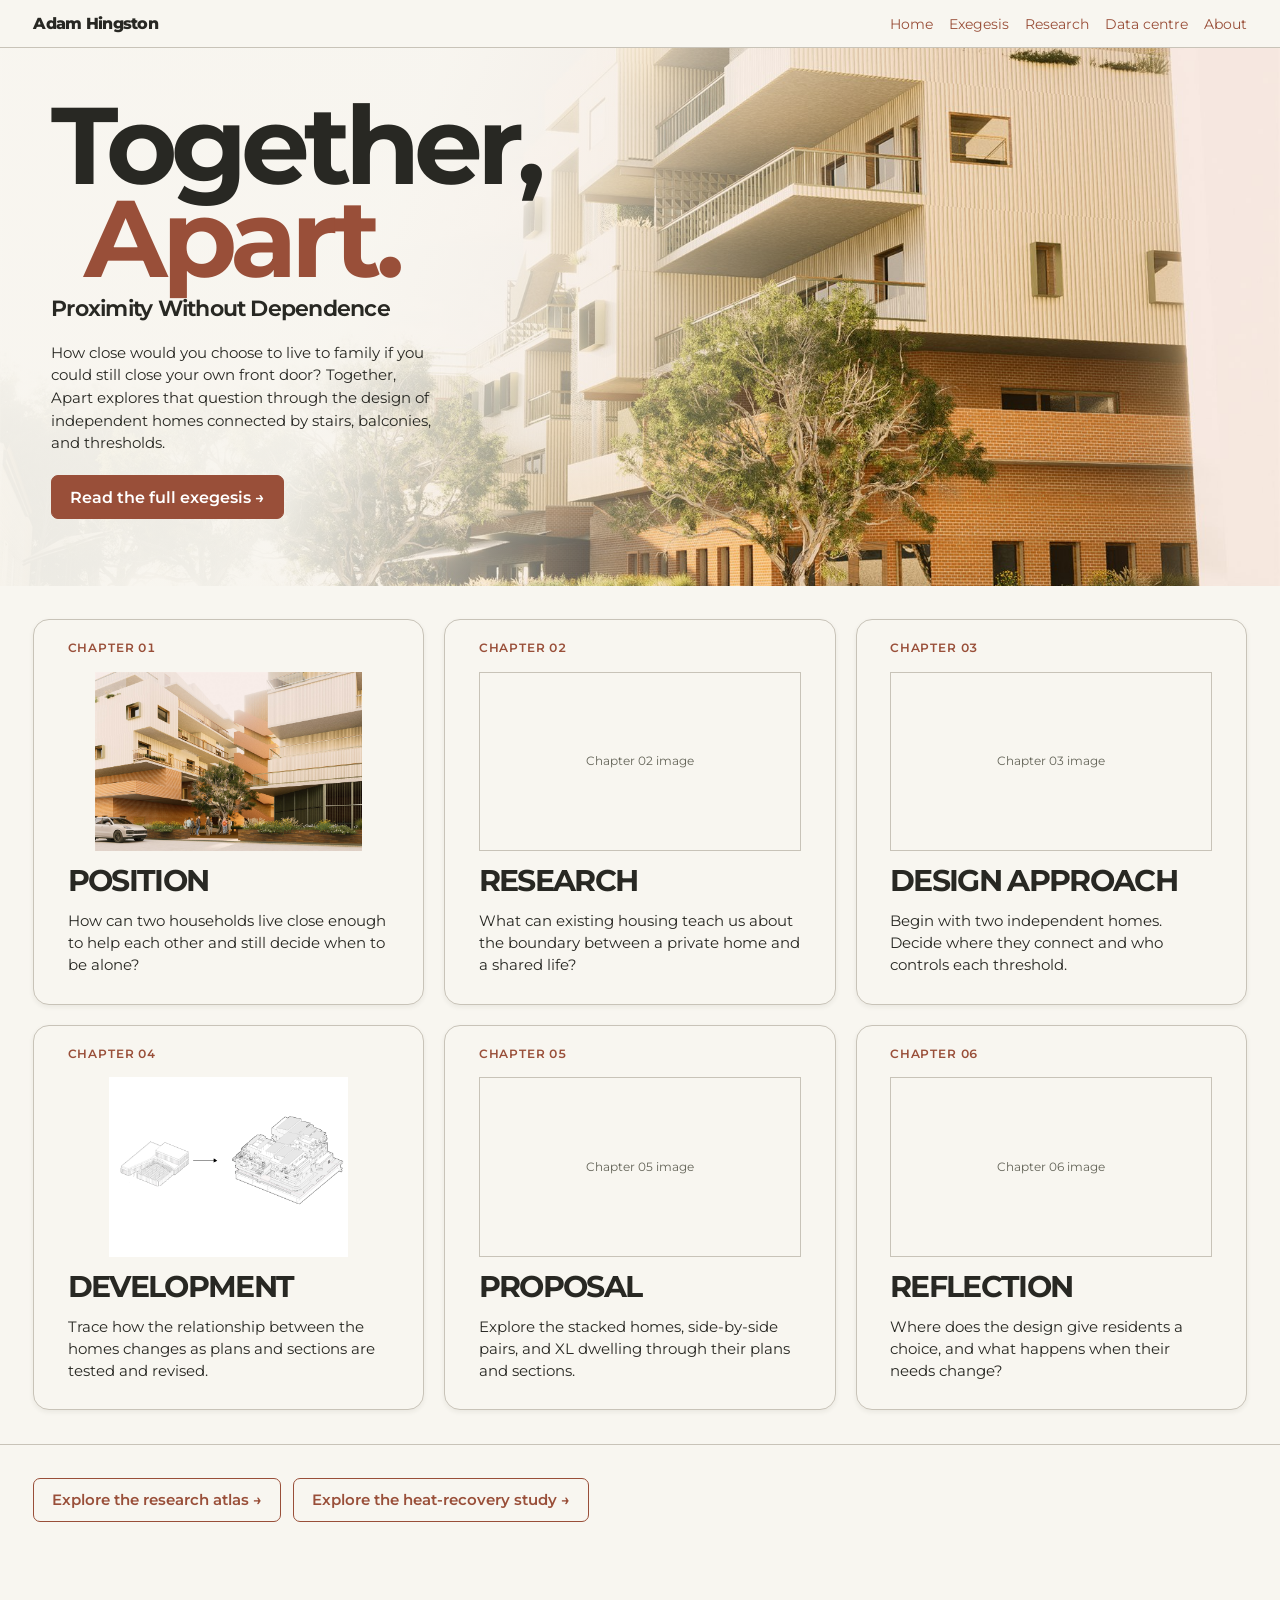
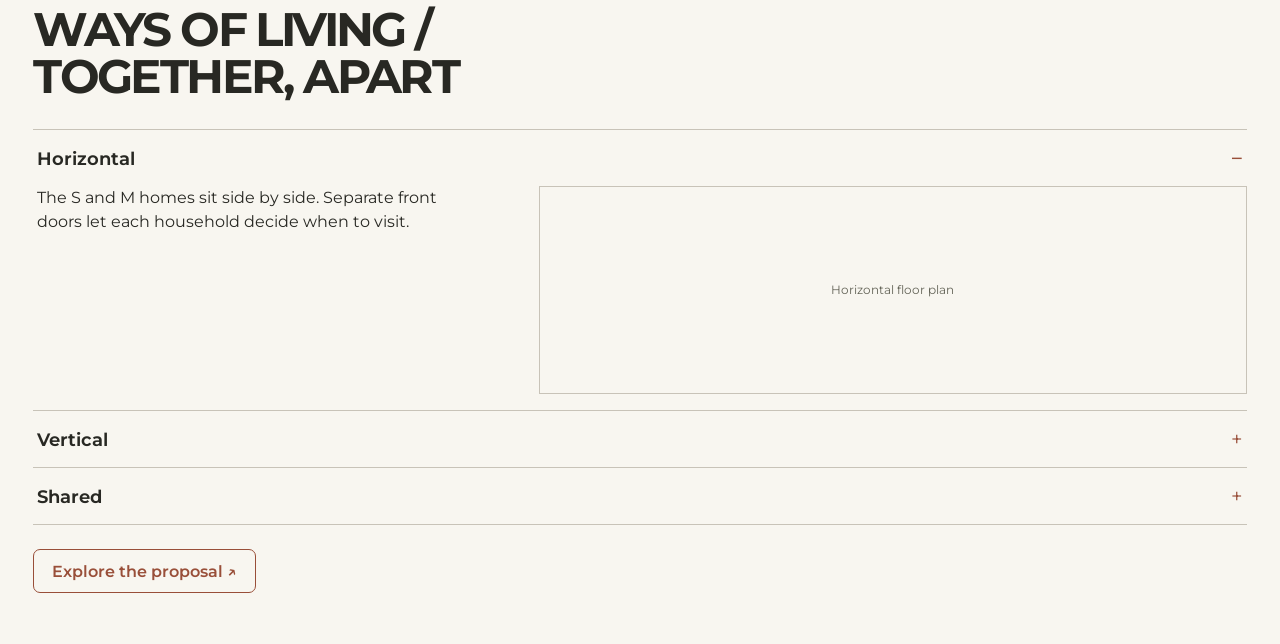
==== index.html @ bc25446b "Lighten the mobile research network and pair dwelling types with floor plans" ====
<!doctype html>
<html lang="en-AU">
<head>
<meta charset="utf-8">
<meta name="viewport" content="width=device-width,initial-scale=1">
<title>Together, Apart | Proximity without dependence</title>
<link rel="stylesheet" href="atlas.css?v=mobile-layout"></head>
<body class="home">
<header class="masthead"><a class="brand" href="./">Adam Hingston</a><nav aria-label="Main navigation"><a href="./" aria-current="page">Home</a><a href="exegesis/">Exegesis</a><a href="research/">Research</a><a href="data-centre/">Data centre</a><a href="about/">About</a></nav></header>
<main>
<figure class="hero"><img src="./assets/renders/home-cover.jpg" alt="Southwark Grounds housing proposal viewed from the courtyard"><figcaption><h1>Together,<br><em>Apart.</em></h1><p class="subtitle">Proximity Without Dependence</p>
<p class="intro-copy">How close would you choose to live to family if you could still close your own front door? Together, Apart explores that question through the design of independent homes connected by stairs, balconies, and thresholds.</p>
<a class="button primary" href="https://hingstonadam.github.io/together-apart-atlas/exegesis/">Read the full exegesis →</a>
</figcaption></figure>
<nav class="chapters" aria-label="Exegesis chapters">
<a class="panel" href="https://hingstonadam.github.io/together-apart-atlas/exegesis/position/" aria-labelledby="ch01" aria-describedby="cap01">
<span class="number">Chapter 01</span>
<span class="slot chapter-field"><img src="./assets/renders/home-position.jpg" alt="Housing proposal with balconies, pale cladding and brick at ground level" loading="lazy" decoding="async"></span>
<h3 id="ch01">Position</h3>
<p id="cap01">How can two households live close enough to help each other and still decide when to be alone?</p></a>
<a class="panel" href="https://hingstonadam.github.io/together-apart-atlas/exegesis/research/" aria-labelledby="ch02" aria-describedby="cap02">
<span class="number">Chapter 02</span>
<span class="slot chapter-field">Chapter 02 image</span>
<h3 id="ch02">Research</h3>
<p id="cap02">What can existing housing teach us about the boundary between a private home and a shared life?</p></a>
<a class="panel" href="https://hingstonadam.github.io/together-apart-atlas/exegesis/design-approach/" aria-labelledby="ch03" aria-describedby="cap03">
<span class="number">Chapter 03</span>
<span class="slot chapter-field">Chapter 03 image</span>
<h3 id="ch03">Design approach</h3>
<p id="cap03">Begin with two independent homes. Decide where they connect and who controls each threshold.</p></a>
<a class="panel" href="https://hingstonadam.github.io/together-apart-atlas/exegesis/development/" aria-labelledby="ch04" aria-describedby="cap04">
<span class="number">Chapter 04</span>
<span class="slot chapter-field"><img src="./assets/diagrams/home-development.jpg" alt="Axonometric drawing showing the progression from The Civic Skin to the housing proposal" loading="lazy" decoding="async"></span>
<h3 id="ch04">Development</h3>
<p id="cap04">Trace how the relationship between the homes changes as plans and sections are tested and revised.</p></a>
<a class="panel" href="https://hingstonadam.github.io/together-apart-atlas/exegesis/proposal/" aria-labelledby="ch05" aria-describedby="cap05">
<span class="number">Chapter 05</span>
<span class="slot chapter-field">Chapter 05 image</span>
<h3 id="ch05">Proposal</h3>
<p id="cap05">Explore the stacked homes, side-by-side pairs, and XL dwelling through their plans and sections.</p></a>
<a class="panel" href="https://hingstonadam.github.io/together-apart-atlas/exegesis/reflection/" aria-labelledby="ch06" aria-describedby="cap06">
<span class="number">Chapter 06</span>
<span class="slot chapter-field">Chapter 06 image</span>
<h3 id="ch06">Reflection</h3>
<p id="cap06">Where does the design give residents a choice, and what happens when their needs change?</p></a>
</nav>
<nav class="resources" aria-label="Supporting studies"><a class="button" href="https://hingstonadam.github.io/together-apart-atlas/research/">Explore the research atlas →</a><a class="button" href="https://hingstonadam.github.io/together-apart-atlas/data-centre/">Explore the heat-recovery study →</a></nav>
<section class="feature">
<div class="feature-copy"><h2>Ways of living /<br> together, apart</h2>
<details name="homes" open><summary>Horizontal</summary><div class="dwelling-spread"><p>The S and M homes sit side by side. Separate front doors let each household decide when to visit.</p><figure class="slot dwelling-plan" id="horizontal-plan">Horizontal floor plan</figure></div></details>
<details name="homes"><summary>Vertical</summary><div class="dwelling-spread"><p>The S home sits above the L home. A family stair connects the two levels, while each household retains its own front door.</p><figure class="slot dwelling-plan" id="vertical-plan">Vertical floor plan</figure></div></details>
<details name="homes"><summary>Shared</summary><div class="dwelling-spread"><p>In the XL dwelling, several generations share one home. One bedroom opens off the shared entrance, giving it some separation from family life.</p><figure class="slot dwelling-plan" id="shared-plan">Shared floor plan</figure></div></details>
<a class="button" href="https://hingstonadam.github.io/together-apart-atlas/exegesis/proposal/">Explore the proposal ↗</a></div></section>
</main></body></html>
---- atlas.css ----
@font-face {
  font-family: Montserrat;
  src: url("assets/fonts/montserrat-latin.woff") format("woff");
  font-weight: 100 900;
  font-style: normal;
  font-display: swap;
}
:root{--ink:#282823;--paper:#f8f6f0;--line:#c8c3b8;--clay:#994f39;--light:#eae5d9;--site-font:Montserrat,"Helvetica Neue",Arial,sans-serif;font-family:var(--site-font);color:var(--ink);background:var(--paper)}*{box-sizing:border-box}body{margin:0}header,main,footer{width:min(1320px,91%);margin:auto}header,footer,.sectionhead,nav,.filters,#tabs,#choices{display:flex;align-items:center;gap:1rem}header,footer,.sectionhead{justify-content:space-between}header{min-height:74px;border-bottom:1px solid var(--ink)}a{color:inherit;text-underline-offset:4px}.brand{font-size:1.45rem;font-weight:800;letter-spacing:-.065em;text-decoration:none}.brand span,em,small{color:var(--clay)}nav a{font-size:.92rem;text-decoration:none;padding:10px 0}nav [aria-current]{box-shadow:inset 0 -2px var(--clay)}section{padding:44px 0}.hero{display:grid;grid-template-columns: .85fr 1.15fr;align-items:center;gap:5vw}.hero h1{font-size:clamp(4.6rem,8.5vw,8rem);line-height:.85;margin:30px 0}.hero h1 em{font-style:normal;padding-left:.45em}.hero h2{font-size:clamp(1.3rem,2.2vw,2.2rem);letter-spacing:-.045em}.hero figure{margin:0}.hero img{width:100%;aspect-ratio:1.45;object-fit:cover;display:block}.hero figcaption{margin-top:8px;text-align:right}h1,h2,h3{letter-spacing:-.055em;margin:.25em 0}h1{font-size:clamp(2.7rem,5.8vw,5rem);line-height:1}h2{font-size:clamp(1.6rem,3vw,2.6rem)}p{line-height:1.6;max-width:66ch}small,.eyebrow,figcaption,.sectionhead>span,footer{font-size:.72rem;text-transform:uppercase;letter-spacing:.1em}.eyebrow{font-weight:700}.action{display:inline-block;padding:12px 18px;background:var(--ink);color:white;text-decoration:none;margin:.5rem 0}.sectionhead{border-top:1px solid var(--ink);margin-top:36px;padding:16px 0}.cards,.board{display:grid;gap:18px}.cards{grid-template-columns:repeat(3,1fr)}.card{display:grid;grid-template-columns:1fr auto;align-items:center;gap:12px;text-decoration:none;border-bottom:1px solid var(--line);padding-bottom:12px}.card img{grid-column:span 2;width:100%;height:125px;object-fit:contain;background:#efede6}.card span{font-size:.85rem}.filters,#choices,#tabs{flex-wrap:wrap;margin:24px 0}.filters label{display:grid;gap:6px;font-size:.81rem}.filters input,.filters select{max-width:100%;padding:10px;border:1px solid var(--line);background:transparent;color:inherit;font:inherit}details{border-top:1px solid var(--line)}summary{cursor:pointer;padding:16px 0;font-size:1.15rem;font-weight:650}summary small{margin-right:10px}summary span{font-size:.85rem;color:#56574e;font-weight:400;margin-left:12px}.entry{padding:0 12px 16px;max-width:850px}dl{display:grid;grid-template-columns:minmax(9em,1fr) 3fr;gap:9px 20px;line-height:1.5}dt{font-weight:650}dd{margin:0}.entry label{margin-left:20px}#choices label,#tabs a{border:1px solid var(--line);padding:8px 12px;font-size:.87rem}#choices label{cursor:pointer}#tabs a{text-decoration:none}#tabs [aria-current]{background:var(--ink);color:white}.board{grid-template-columns:1.25fr 1fr;align-items:center;background:var(--light);padding:24px}.board img{width:100%;max-height:420px;object-fit:contain}.tablewrap{overflow:auto}table{border-collapse:collapse;line-height:1.5;font-size:.91rem}td,th{padding:12px;border:1px solid var(--line);min-width:210px;text-align:left;vertical-align:top}th{background:var(--light)}footer{padding:20px 0;border-top:1px solid var(--ink)}[hidden]{display:none!important}:focus-visible{outline:3px solid #884735;outline-offset:3px}@media(max-width:760px){header{align-items:flex-start;flex-direction:column;padding:14px 0;gap:3px}nav{gap:14px}.hero,.board{grid-template-columns:1fr}.cards{grid-template-columns:1fr}.card{grid-template-columns:100px 1fr;gap:3px 14px}.card img{height:76px;grid-column:1;grid-row:span 2}.card strong{align-self:end}.card span{align-self:start}.filters>label{width:100%}section{padding:24px 0}.hero h1{margin-top:16px}.sectionhead>span,footer span{letter-spacing:0}footer{align-items:flex-start}dl{grid-template-columns:1fr;gap:4px}dd{margin-bottom:10px}summary span{display:block;margin:6px 0 0 18px}}

.exegesis {margin-top:4rem}
.contents,.chapter {display:grid;grid-template-columns:minmax(9rem,1fr) minmax(0,3fr);gap:4vw;border-top:1px solid var(--line);padding:3.2rem 0}
.contents h2{font-size:1.5rem}.contents ol{columns:2;margin:0;padding-left:1.7em}.contents li{padding:.3rem}
.chapterlabel{color:var(--clay);font-size:.8rem;font-weight:700;letter-spacing:.065em;text-transform:uppercase}
.chapter h2{max-width:22ch}.chapter p{font-size:clamp(1rem,1.4vw,1.24rem);line-height:1.65;max-width:58ch}.chapter .cards{margin-top:1.5rem}.chapter .card{display:block}.chapter .card strong,.chapter .card span{display:block}
.dashboard,.framework{padding:1.5rem 0;border-top:1px solid var(--line);margin-top:1.5rem}.dashboard select{padding:.5rem;margin:.5rem;font:inherit}.plot{display:flex;gap:2rem;align-items:center;margin:1em 0}.plot svg{width:min(38%,230px);height:auto}.plot path,#legend button,#clearMetric{cursor:pointer}#legend button,#clearMetric{display:block;text-align:left;padding:.55rem .8rem;border:1px solid var(--line);background:transparent;color:inherit;font:inherit;margin:.3rem 0}#legend button[aria-pressed=true]{outline:2px solid var(--ink)}.swatch{display:inline-block;width:.8rem;height:.8rem;margin-right:.5rem}.framework ol{columns:2;padding-left:1.5rem}.framework li{break-inside:avoid;padding:.4rem}.framework li span{display:block;font-size:.9em;line-height:1.45}.answers li{margin-bottom:1rem}.answers p{white-space:pre-line;margin:.25rem 0}.entry blockquote{border-left:3px solid var(--clay);padding-left:1rem}
@media(max-width:760px){.contents,.chapter{grid-template-columns:1fr;gap:.7rem;padding:2rem 0}.framework ol{columns:1}.plot{gap:.75rem}.chapter .card{display:grid}.chapter .card img{width:100%}}

.chapter h2 a,.contents h2 a {text-decoration:none}
.chapter h2 a:hover,.contents h2 a:hover{text-decoration:underline;text-decoration-thickness:1px}
.reading,.chapter-page,.about,.book{margin:0 auto;max-width:900px}
.book,.chapter-page,.about{padding:clamp(32px,6vw,80px) 0}
.reading{padding:clamp(30px,5vw,70px) 0;border-top:1px solid var(--line);scroll-margin-top:24px}
.reading h2{max-width:21ch}.reading h3,.about h2{margin-top:2rem}
.reading>p,.reading>h3,.reading aside,.about p{max-width:65ch}
.reading>p{font-size:1.08rem}.reading .standfirst{font-size:1.3rem;line-height:1.45}
.plates{display:flex;flex-wrap:wrap;gap:1rem;margin:2rem 0}
.plates figure{flex:1 1 200px;margin:0}.plates img{display:block;width:100%;max-height:430px;object-fit:contain;background:var(--light)}
.plates figcaption{margin-top:.5rem;line-height:1.6}.source-note,.reading .source-note{font-size:.88rem;color:#5a584e}
.chapter-links{columns:2;margin:2rem 0;padding-left:1.6rem}.chapter-links li,.reading aside li{padding:.4rem 0}
.chapter-nav{display:flex;flex-wrap:wrap;justify-content:space-between;gap:1rem}
@media(max-width:650px){.plates{display:grid}.chapter-links{columns:1}}

.matrix-frame {overflow-x:auto}
.lens-matrix {border-collapse:collapse;width:min(100%,680px);table-layout:fixed}
.lens-matrix th,.lens-matrix td {min-width:0;border:0;padding:3px;text-align:center;font-size:.9rem;background:transparent}
.lens-matrix th:first-child {width:36%;text-align:left}
.lens-matrix button {width:100%;min-height:42px;cursor:pointer;background:rgba(169,93,70,var(--shade));color:var(--ink);border:1px solid var(--line);font:inherit}
#showMatches {display:inline-block;padding:.6rem 0}

#collection-summary {display:grid;grid-template-columns:repeat(4,minmax(0,1fr));gap:1.25rem;margin:2rem 0}
#collection-summary div{border-top:2px solid var(--clay);padding-top:.75rem}
#collection-summary dt{font-size:.9rem}#collection-summary dd strong{display:block;font-size:clamp(2.3rem,4vw,4rem);line-height:1.15;letter-spacing:-.055em}
#collection-summary dd span{display:block;font-size:.83rem;margin-top:.3rem;color:#56574e}
.exploration {display:grid;grid-template-columns:1fr 1fr;gap:clamp(1rem,3vw,3rem);border-top:1px solid var(--line)}
.exploration section{min-width:0;padding:1.5rem 0}.exploration h2{font-size:clamp(1.4rem,2.5vw,2.1rem)}
#keyword-cloud {padding:1.15rem .8rem;display:flex;align-items:center;justify-content:center;flex-wrap:wrap;gap:.2rem .5rem;background:#eeebe2}
#keyword-cloud button {font:inherit;font-size:calc(.75rem + 1.15rem * var(--weight));font-weight:600;letter-spacing:-.04em;border:0;background:transparent;color:#405347;padding:.2em;cursor:pointer}
#keyword-cloud small{font:500 .65rem/1 var(--site-font);color:inherit;vertical-align:super}
#keyword-cloud button:hover,#keyword-cloud button[aria-pressed=true]{color:#83472e;text-decoration:underline}
#driver-matrix button[aria-pressed=true]{outline:2px solid var(--ink);outline-offset:-2px}
.explorer-status button{font:inherit;padding:.4em .75em;background:transparent;border:1px solid var(--line);cursor:pointer}
@media(max-width:800px){.exploration{grid-template-columns:1fr}#collection-summary{grid-template-columns:1fr 1fr}}

.research-panel > summary,.entry-questions > summary{min-height:44px;box-sizing:border-box}
.research-panel > .filters{margin-top:0}
.research-panel > #framework{padding-left:1.6rem;columns:2}
.research-panel > #framework li{break-inside:avoid;padding:.4rem}
.research-panel > #framework span{display:block;font-size:.9em;line-height:1.45}
@media(max-width:760px){.research-panel > #framework{columns:1}}

/* Project identity and editorial image placeholders */
.brand{display:inline-flex;align-items:baseline;gap:.28em;white-space:nowrap}.brand em{font-style:normal;color:var(--clay)}
.hero h1{font-size:clamp(4.6rem,8.5vw,8rem);line-height:.85;margin:30px 0}.hero h1 em{font-style:normal;padding-left:.3em;color:var(--clay)}.hero-subtitle{font-size:clamp(1.2rem,2vw,1.8rem);font-weight:650;letter-spacing:-.04em}
.home-exegesis{display:grid;grid-template-columns:1fr;gap:clamp(2rem,6vw,6rem);align-items:start;padding:clamp(2rem,5vw,4rem);background:var(--light);margin:2rem 0 1rem}.home-exegesis h2{font-size:clamp(2.4rem,5vw,4rem);margin:.1em 0 .3em}.home-exegesis h2 a{text-decoration:none}.home-exegesis p{max-width:62ch}.exegesis-actions{display:flex;align-items:center;gap:1.2rem;flex-wrap:wrap}.full-text-link,.research-link{display:inline-block;margin:.65rem 0;font-weight:700;text-decoration-thickness:1px}.chapter-index{border-top:2px solid var(--clay);padding-top:1rem}.chapter-index h3{font-size:1rem;text-transform:uppercase;letter-spacing:.08em}.chapter-index ol{display:grid;grid-template-columns:repeat(3,minmax(0,1fr));gap:.2rem 1rem;margin:.7rem 0;padding-left:1.25rem}.chapter-index li{padding:.25rem 0}.chapter-index a{text-decoration-thickness:1px}
.chapter-content{min-width:0}.chapter-body{display:grid;grid-template-columns:minmax(160px,.85fr) minmax(0,1.15fr);gap:clamp(1rem,3vw,2rem);align-items:start}.chapter-copy p:first-child{margin-top:0}.image-placeholder{min-height:205px;margin:0;padding:1rem;display:flex;flex-direction:column;align-items:center;justify-content:center;text-align:center;background:#efede6;border:1px dashed #958f83;color:#56574e}.image-placeholder>span{font-weight:650}.image-placeholder figcaption{margin-top:.55rem;font-size:.68rem;line-height:1.4}.intro-images{display:grid;grid-template-columns:1fr 1fr;gap:1rem;margin:2rem 0}.intro-images .image-placeholder{min-height:240px}
.exegesis-intro{max-width:1000px;margin:auto;padding:clamp(32px,6vw,80px) 0}.exegesis-intro>p:not(.eyebrow){max-width:70ch;font-size:1.08rem}.exegesis-intro .chapter-index{margin:2.2rem 0}.next-chapter{border-top:1px solid var(--line);margin-top:3rem;padding-top:1.5rem}.next-chapter h2{max-width:32ch}
.paragraph-unit{display:grid;grid-template-columns:minmax(0,2fr) minmax(170px,.9fr);gap:1.2rem;align-items:start;border-top:1px solid var(--line);padding:.95rem 0}.paragraph-unit>p{margin:.1rem 0}.paragraph-unit .image-placeholder{min-height:150px}.full-chapter>h3:first-child{font-size:2rem}.full-chapter>h3:first-child a{text-decoration:none}.framework-intro,.chart-instructions{max-width:75ch;padding:.8rem 0;line-height:1.55}.chart-instructions{border-top:1px solid var(--line);margin:.8rem 0 0;font-size:.94rem}.framework-intro{margin:1.2rem 0 .3rem}
.social-links{list-style:none;padding:0;display:flex;gap:1rem;flex-wrap:wrap}.social-links li{min-width:150px}.social-links a,.social-links .social-placeholder{min-height:120px;display:flex;flex-direction:column;align-items:flex-start;justify-content:center;gap:.4rem;border:1px solid var(--line);padding:1rem;text-decoration:none}.social-links a:hover{border-color:var(--clay)}.social-links .social-placeholder{display:flex;flex-direction:column;align-items:flex-start;justify-content:center;gap:.4rem;border:1px dashed var(--line);padding:1rem;color:inherit}.social-links svg{width:28px;height:28px;fill:none;stroke:currentColor;stroke-width:1.8;stroke-linecap:round;stroke-linejoin:round}.social-links .icon-fill{fill:currentColor;stroke:none}.social-links small{font-size:.65rem;letter-spacing:.04em;text-transform:none;color:#56574e}
@media(max-width:760px){.home-exegesis{grid-template-columns:1fr;padding:1.25rem}.chapter-body{grid-template-columns:1fr}.image-placeholder{min-height:145px}.intro-images{grid-template-columns:1fr}.intro-images .image-placeholder{min-height:170px}.paragraph-unit{grid-template-columns:1fr;gap:.75rem}.paragraph-unit .image-placeholder{min-height:125px}.chapter-index{border-top:1px solid var(--line);padding:1rem 0 0}.chapter-index ol{grid-template-columns:repeat(2,minmax(0,1fr))}.social-links{display:grid;grid-template-columns:1fr 1fr}.social-links li{min-width:0}}
/* Home chapter summaries: stack image and copy in one editorial column. */
.chapter-content{max-width:820px}
.chapter-body{display:grid;grid-template-columns:1fr;gap:1rem;align-items:start}
.chapter-body .image-placeholder{width:min(100%,400px);aspect-ratio:4/3;min-height:0}
.chapter-copy{max-width:800px}
@media(max-width:760px){.chapter-body .image-placeholder{width:min(100%,400px);min-height:145px}}

.research-dashboard-cta{border-top:2px solid var(--clay);margin:2rem 0;padding-top:1.3rem}

/* Data-centre technical feasibility page */
.data-centre-page{max-width:1120px;margin:0 auto}.data-hero{display:grid;grid-template-columns:minmax(0,1fr) minmax(220px,.38fr);gap:clamp(1.5rem,5vw,4rem);align-items:center;padding:clamp(2.5rem,7vw,6rem) 0 3rem;border-bottom:1px solid var(--line)}.data-hero h1{font-size:clamp(3rem,6vw,5.5rem);line-height:.98}.data-hero h1 em{font-style:normal;color:var(--clay)}.data-hero .data-location{font-weight:700}.evidence-status{background:#f0e5d9;border-left:4px solid var(--clay);padding:1.25rem}.evidence-status>span,.evidence-status strong{display:block}.evidence-status>span{font-size:.72rem;text-transform:uppercase;letter-spacing:.1em}.evidence-status strong{font-size:1.55rem;margin:.35rem 0}.evidence-status p{margin:.2rem 0}.data-question{padding:2.5rem 0;border-bottom:1px solid var(--line)}.data-question h2{max-width:48ch;font-size:clamp(1.6rem,3vw,2.5rem);line-height:1.25}.theme-list{margin-top:1.5rem;font-size:.9rem}.data-section{padding:3rem 0;border-bottom:1px solid var(--line)}.data-section h2{font-size:clamp(1.8rem,3.6vw,3rem);margin-bottom:1rem}.section-intro{max-width:75ch}.dc-metrics{display:grid;grid-template-columns:repeat(3,minmax(0,1fr));gap:1rem;margin:1.5rem 0}.dc-metrics>div{border-top:2px solid var(--clay);padding:.8rem .2rem}.dc-metrics strong,.dc-metrics span{display:block}.dc-metrics strong{font-size:clamp(1.5rem,3vw,2.2rem);letter-spacing:-.055em;line-height:1.1}.dc-metrics span{font-size:.9rem;line-height:1.45;margin-top:.45rem}.dc-note{background:var(--light);padding:1.1rem 1.3rem;margin:1.5rem 0;max-width:80ch}.dc-note p{margin-bottom:0}.network-flow{list-style:none;padding:0;margin:2rem 0;display:grid;grid-template-columns:repeat(5,minmax(0,1fr));gap:.75rem;counter-reset:flow}.network-flow li{position:relative;padding:1rem;background:var(--light);min-height:200px;border-top:3px solid var(--clay)}.network-flow li:not(:last-child)::after{content:"→";position:absolute;right:-.8rem;top:45%;z-index:1;color:var(--clay);font-size:1.4rem;font-weight:700}.flow-number{display:block;font-size:.72rem;letter-spacing:.1em;color:var(--clay);font-weight:700;margin-bottom:1.2rem}.network-flow strong{display:block;font-size:1.15rem}.network-flow p{font-size:.9rem;line-height:1.5}.heat-chart{max-width:850px;margin:2rem 0}.heat-row{display:grid;grid-template-columns:minmax(220px,1.3fr) minmax(115px,.6fr);gap:.45rem 1rem;align-items:center;margin:1rem 0}.heat-row>span{font-size:.92rem}.heat-row>strong{text-align:right;font-variant-numeric:tabular-nums}.heat-track{grid-column:1/-1;height:14px;background:#e9e5dc}.heat-track i{height:100%;width:var(--bar);display:block;background:#687f70}.source-heat .heat-track i{background:#9a6b4e}.demand .heat-track i{background:#516f8c}.useful-heat .heat-track i{background:#a95d46}.source-used .heat-track i{background:#aa8a48}.energy-balance{display:flex;align-items:center;justify-content:center;gap:1.25rem;flex-wrap:wrap;background:#f0e5d9;padding:1.25rem;margin:1.5rem 0;max-width:850px}.energy-balance div{text-align:center}.energy-balance span,.energy-balance small{display:block}.energy-balance span{font-size:1.5rem;font-weight:750}.energy-balance small{font-size:.68rem;text-transform:none;letter-spacing:0}.energy-balance>b{font-size:1.4rem;color:var(--clay)}.fine-print{font-size:.85rem;color:#56574e}.secondary-metrics{grid-template-columns:repeat(4,minmax(0,1fr));margin-top:2rem}.implication-grid{display:grid;grid-template-columns:1fr 1fr;gap:1rem 2rem}.implication-grid article{border-top:1px solid var(--line);padding-top:.75rem}.implication-grid h3{font-size:1.2rem}.limitations ul{padding-left:1.25rem;max-width:80ch;line-height:1.65}.limitations li{margin:.6rem 0}.data-conclusion{padding:3rem 0 4rem}.data-conclusion>p:not(.eyebrow){font-size:1.12rem;max-width:75ch}.data-centre-crosslink{border-top:2px solid var(--clay);padding:1.5rem 0;margin:2rem 0}.data-centre-crosslink h2{font-size:1.7rem}
@media(max-width:800px){.network-flow{grid-template-columns:1fr}.network-flow li{min-height:0}.network-flow li:not(:last-child)::after{content:"↓";top:auto;right:50%;bottom:-1.25rem}.dc-metrics{grid-template-columns:1fr 1fr}.secondary-metrics{grid-template-columns:1fr 1fr}.implication-grid{grid-template-columns:1fr}.data-hero{grid-template-columns:1fr}.evidence-status{max-width:none}.energy-balance{gap:.8rem}}
@media(max-width:480px){.heat-row{grid-template-columns:1fr auto;gap:.35rem .6rem}.heat-row>span{font-size:.82rem}.heat-row>strong{font-size:.85rem}.dc-metrics strong{font-size:1.4rem}.energy-balance{justify-content:space-between}.energy-balance span{font-size:1.2rem}}

.proposal-data-link{border-top:2px solid var(--clay);margin:2rem 0 1rem;padding-top:1.2rem}.proposal-data-link .action{margin:.4rem 0}

/* Home chapter figures retain the full drawing and image proportions. */
.chapter-body .chapter-image{width:min(100%,400px);margin:0}.chapter-image img{display:block;width:100%;height:auto}.chapter-image figcaption{margin-top:.55rem;line-height:1.4}

/* Compare the three design drivers in one cover row, retaining the full plans. */
.plates.design-driver-cover{display:grid;grid-template-columns:repeat(3,minmax(0,1fr));gap:clamp(.4rem,2vw,1rem);align-items:start}.design-driver-cover figure{min-width:0}.design-driver-cover img{width:100%;height:auto;max-height:none;object-fit:contain}.design-driver-cover figcaption{text-align:center;font-weight:700;font-size:clamp(.6rem,1.2vw,.75rem);letter-spacing:.06em}

/* Exegesis figure replacements preserve complete renders in both reading layouts. */
.manuscript-image{margin:0;min-width:0}.manuscript-image img,.chapter-render img{display:block;width:100%;height:auto}.manuscript-image figcaption,.chapter-render figcaption{margin-top:.55rem;line-height:1.5}.reading .chapter-render{margin:1.5rem 0 2rem}

/* Interactive research atlas */
.research-atlas{border-top:2px solid var(--clay);margin-top:2.5rem;padding-top:2rem}
.atlas-intro{display:grid;grid-template-columns:minmax(0,1fr) minmax(260px,.55fr);gap:2rem;align-items:end}
.atlas-intro h2{margin-top:.1em}.atlas-controls{display:grid;gap:.65rem;align-items:end}
.atlas-controls label,.atlas-filterbar label{display:grid;gap:.35rem;font-size:.78rem;text-transform:uppercase;letter-spacing:.08em;font-weight:650}
.atlas-controls input,.atlas-filterbar select{padding:.65rem .7rem;border:1px solid var(--line);background:var(--paper);color:inherit;font:inherit;text-transform:none;letter-spacing:0}
.atlas-controls button,.atlas-filterbar button{justify-self:start;padding:.55rem .8rem;border:1px solid var(--line);background:transparent;color:inherit;font:inherit;cursor:pointer}
.atlas-status-key{display:flex;flex-wrap:wrap;gap:.6rem 1.3rem;margin:1.25rem 0;border-top:1px solid var(--line);padding-top:.8rem}
.atlas-key{font-size:.76rem;line-height:1.4}.atlas-key i{display:inline-block;width:.7rem;height:.7rem;margin-right:.35rem;border-radius:50%;vertical-align:-.05em;background:#687f70}.interpretation-key i{background:var(--clay)}.placeholder-key i{border:1px dashed #777;background:transparent}
.atlas-filterbar{display:flex;justify-content:space-between;gap:1rem;align-items:end;flex-wrap:wrap;margin:1rem 0 1.2rem;padding:.8rem 0;border-top:1px solid var(--line);border-bottom:1px solid var(--line)}
.atlas-driver-filters{display:flex;align-items:center;gap:.4rem;flex-wrap:wrap}.atlas-filter-label{font-size:.78rem;text-transform:uppercase;letter-spacing:.08em;font-weight:650;margin-right:.35rem}
.atlas-driver-filters button{padding:.45rem .65rem}.atlas-driver-filters button[aria-pressed=true]{background:var(--ink);color:var(--paper);border-color:var(--ink)}
.atlas-layout{display:grid;grid-template-columns:minmax(0,1.35fr) minmax(290px,.65fr);gap:1.2rem;align-items:start}
.atlas-map-wrap{position:relative;overflow:hidden;background:var(--light);border:1px solid var(--line);min-width:0}
#atlas-map{display:block;width:100%;height:auto;min-height:520px}
.atlas-edge{fill:none;stroke:#8e897d;stroke-width:1.1;opacity:.23}.atlas-edge.driver-edge{stroke:var(--clay);opacity:.32}.atlas-driver-node text,.atlas-theme-node text{fill:var(--paper);font-size:10px;font-weight:750;letter-spacing:.06em}.atlas-driver-node circle{stroke:var(--paper);stroke-width:2}.atlas-theme-node{cursor:pointer}.atlas-theme-node circle{stroke:var(--paper);stroke-width:2}.atlas-theme-node:hover circle,.atlas-theme-node:focus circle{stroke:var(--ink);stroke-width:4}.atlas-node{cursor:pointer}.atlas-node circle{fill:var(--node-colour);stroke:var(--paper);stroke-width:2;transition:r .12s ease,stroke-width .12s ease}.atlas-node text{fill:var(--paper);font-size:7px;font-weight:750;pointer-events:none}.atlas-node:hover circle,.atlas-node:focus circle{stroke:var(--ink);stroke-width:3}.atlas-node.selected circle{stroke:var(--ink);stroke-width:4}.atlas-node.selected text{fill:var(--ink)}
.atlas-preview{position:absolute;top:.75rem;left:.75rem;z-index:2;width:min(300px,calc(100% - 1.5rem));padding:.85rem 1rem;background:rgba(248,246,240,.96);border:1px solid var(--line);box-shadow:0 8px 24px rgba(40,40,35,.12);pointer-events:none}.atlas-preview p{font-size:.84rem;line-height:1.4;margin:.35rem 0}.atlas-preview strong{display:block;font-size:1rem}.atlas-preview .eyebrow{font-size:.62rem;margin:0}
.atlas-map-status{margin:0;padding:.65rem .8rem;border-top:1px solid var(--line);font-size:.76rem;color:#56574e;line-height:1.4}
.atlas-detail{position:sticky;top:1rem;max-height:calc(100vh - 2rem);overflow:auto;background:var(--light);border-top:3px solid var(--clay);padding:1rem 1.15rem}.atlas-detail h3{font-size:clamp(1.4rem,2.5vw,2.1rem);margin:.1em 0}.atlas-detail-meta{font-size:.86rem;color:#56574e;line-height:1.45}.atlas-badges{display:flex;gap:.35rem;flex-wrap:wrap;margin:.8rem 0}.atlas-badge{display:inline-block;border:1px solid var(--badge-colour);border-left:4px solid var(--badge-colour);padding:.25rem .45rem;font-size:.62rem;letter-spacing:.06em;line-height:1.2}
.atlas-meta-grid{display:grid;grid-template-columns:1fr 1fr;gap:.5rem;border-top:1px solid var(--line);border-bottom:1px solid var(--line);padding:.75rem 0;margin:.75rem 0}.atlas-meta-grid span{display:block;font-size:.65rem;text-transform:uppercase;letter-spacing:.08em;color:#56574e}.atlas-meta-grid strong{display:block;margin-top:.2rem}
.atlas-evidence-card{margin:.8rem 0;padding:.7rem .8rem;background:var(--paper);border-left:3px solid #687f70}.atlas-evidence-card.interpretation{border-left-color:var(--clay)}.atlas-evidence-card.implication{border-left-color:#516f8c}.atlas-evidence-card.question{border-left-color:#aa8a48}.atlas-evidence-card.placeholder{border-left:3px dashed #777;background:transparent}.atlas-evidence-card h4,.atlas-notes h4,.atlas-links h4{font-size:.8rem;text-transform:uppercase;letter-spacing:.08em;margin:.05rem 0 .45rem}.atlas-evidence-card p{margin:.1rem 0;line-height:1.5}.atlas-evidence-card small{display:block;margin-top:.45rem;font-size:.68rem;letter-spacing:0;text-transform:none;color:#56574e}.atlas-placeholder-label{font-size:.58rem;letter-spacing:.08em;margin-left:.25rem;color:#777}
.atlas-detail blockquote{margin:.8rem 0;padding:.6rem .8rem;border-left:3px solid var(--clay);font-size:.9rem;line-height:1.5}.atlas-detail blockquote cite{display:block;margin-top:.35rem;font-size:.75rem;color:#56574e}.atlas-notes,.atlas-links{border-top:1px solid var(--line);padding-top:.8rem;margin-top:.9rem}.atlas-notes dl{grid-template-columns:minmax(6.5em,1fr) 1.65fr;font-size:.82rem;gap:.45rem .75rem}.atlas-links p{font-size:.82rem;margin:.45rem 0}.atlas-links a{font-weight:650}
.atlas-groups{border-top:1px solid var(--line);margin-top:2rem;padding-top:1.2rem}.atlas-groups-heading{display:flex;justify-content:space-between;gap:1rem;align-items:end}.atlas-groups-heading h3{font-size:1.7rem}.atlas-groups-heading p{font-size:.86rem;max-width:46ch}.atlas-theme-group{border-top:1px solid var(--line)}.atlas-theme-group>summary{display:flex;justify-content:space-between;gap:1rem}.atlas-theme-group>summary small{color:#56574e;text-transform:none;letter-spacing:0}.atlas-theme-group ol{columns:2;margin:0;padding:0 0 1rem;list-style:none}.atlas-theme-group li{break-inside:avoid}.atlas-record-link{width:100%;display:flex;gap:.65rem;align-items:baseline;padding:.45rem .3rem;border:0;border-bottom:1px solid var(--line);background:transparent;color:inherit;text-align:left;font:inherit;cursor:pointer}.atlas-record-link:hover{background:var(--paper)}.atlas-record-link span{min-width:3.4rem;color:var(--clay);font-size:.7rem;font-weight:700}
@media(max-width:900px){.atlas-intro,.atlas-layout{grid-template-columns:1fr}.atlas-detail{position:relative;top:auto;max-height:none}.atlas-groups-heading{align-items:start;flex-direction:column}}
@media(max-width:760px){.atlas-filterbar{align-items:stretch;flex-direction:column}.atlas-filterbar label{max-width:100%}.atlas-intro{gap:1rem}.atlas-status-key{display:grid;grid-template-columns:1fr}.atlas-theme-group ol{columns:1}#atlas-map{min-height:420px}}

/* Home: courtyard cover, exegesis introduction and six linked chapters. */
#overview {
  padding: 0;
}

#overview .hero {
  display: flex;
  flex-direction: column-reverse;
  align-items: stretch;
  gap: 0;
  padding: 0;
}

#overview .hero img {
  width: 100%;
  height: auto;
  aspect-ratio: auto;
}

#overview .hero figcaption {
  padding: .5rem 0;
  color: var(--clay);
}

#overview .hero > div {
  display: grid;
  grid-template-columns: minmax(0, 3fr) minmax(0, 2fr);
  column-gap: 4vw;
  align-items: end;
  border-block: 1px solid var(--line);
  padding: clamp(1.25rem, 3vw, 3rem) 0;
}

#overview .hero .eyebrow {
  grid-column: 1 / -1;
  margin: 0 0 .8rem;
}

#overview .hero h1 {
  grid-row: span 2;
  margin: 0;
  font-size: clamp(3.4rem, 8vw, 7.5rem);
}

#overview .hero-subtitle {
  margin: 0;
  line-height: 1.12;
}

#overview .hero-subtitle + p {
  align-self: start;
  margin: .6rem 0 0;
}

#overview .home-exegesis {
  grid-template-columns: minmax(0, 3fr) minmax(0, 2fr);
  gap: clamp(1.5rem, 5vw, 5rem);
  background: var(--paper);
  margin: 0;
  padding: clamp(2rem, 4vw, 4rem) 0;
}

#overview .chapter-index {
  display: block;
}

#overview .chapter-index ol {
  grid-template-columns: repeat(2, minmax(0, 1fr));
}

#overview .exegesis {
  display: grid;
  grid-template-columns: repeat(3, minmax(0, 1fr));
  margin: 0 0 3rem;
  border-block-start: 1px solid var(--line);
  border-inline-start: 1px solid var(--line);
}

#overview .chapter {
  position: relative;
  display: flex;
  flex-direction: column;
  align-items: stretch;
  gap: 1rem;
  min-width: 0;
  padding: clamp(1rem, 2vw, 1.8rem);
  border: 0;
  border-block-end: 1px solid var(--line);
  border-inline-end: 1px solid var(--line);
}

#overview .chapter-content,
#overview .chapter-body {
  display: contents;
}

#overview .chapterlabel {
  order: 0;
  font-variant-numeric: tabular-nums;
}

#overview .chapter-image,
#overview .image-placeholder {
  order: 1;
  width: 100%;
  min-height: 0;
  margin: 0;
}

#overview .chapter-image img,
#overview .image-placeholder {
  aspect-ratio: 4 / 3;
  object-fit: contain;
  background: var(--paper);
  border: 1px solid var(--line);
}

#overview .chapter-image img {
  height: auto;
}

#overview .chapter h2 {
  order: 2;
  margin: 0;
  text-transform: uppercase;
  font-size: clamp(1.5rem, 2.25vw, 2.25rem);
  line-height: 1.05;
}

#overview .chapter-copy {
  order: 3;
}

#overview .chapter-copy p {
  font-size: 1rem;
  line-height: 1.55;
}

/* Extend the title link to the panel while keeping secondary links usable. */
#overview .chapter h2 a::after {
  content: "";
  position: absolute;
  inset: 0;
}

#overview .chapter-copy a {
  position: relative;
  z-index: 1;
}

#overview .chapter h2 a:hover,
#overview .chapter h2 a:focus-visible {
  color: var(--clay);
  text-decoration: underline;
}

#overview .chapter h2 a:focus-visible::after {
  outline: 2px solid var(--clay);
  outline-offset: -2px;
}

/* Closing feature: supplied figure followed by a heading and native details rows. */
#overview .home-dwellings {
  display: grid;
  grid-template-columns: repeat(2, minmax(0, 1fr));
  border-block: 1px solid var(--line);
  gap: clamp(1.5rem, 4vw, 4rem);
}

#overview .home-dwellings > figure {
  order: 0;
  margin: 0;
}

#overview .home-dwellings img {
  display: block;
  width: 100%;
  height: auto;
}

#overview .home-dwellings summary {
  text-transform: uppercase;
  font-size: 1rem;
}

#overview .home-dwellings details[open] > summary {
  color: var(--clay);
}

@media (max-width: 960px) {
  #overview .exegesis {
    grid-template-columns: repeat(2, minmax(0, 1fr));
  }
}

@media (max-width: 720px) {
  #overview .hero > div,
  #overview .home-exegesis,
  #overview .home-dwellings {
    grid-template-columns: minmax(0, 1fr);
  }

  #overview .hero h1 {
    grid-row: auto;
    margin-bottom: 1rem;
  }
}

@media (max-width: 600px) {
  #overview .exegesis {
    grid-template-columns: minmax(0, 1fr);
  }
}

/* Shared masthead and typography */
body > .masthead {
  width:100%; min-height:0; padding:14px clamp(18px,2.6vw,46px);
  flex-flow:row nowrap; justify-content:space-between; align-items:center;
  gap:1rem; border-bottom:1px solid var(--line);
}
.masthead .brand {font-size:1rem;letter-spacing:-.045em;white-space:nowrap}
.masthead nav {justify-content:flex-end;flex-wrap:wrap;gap:.45rem 1rem}
.masthead nav a {padding:0;font-size:.9rem}
.masthead [aria-current] {color:var(--clay);box-shadow:none}

.masthead .brand {color:var(--ink);font-weight:800;text-decoration:none}
.masthead nav a:hover {color:var(--clay)}

button,input,select,textarea,svg text {font-family:var(--site-font)}
/* Homepage */

.home {--gutter:clamp(18px,2.6vw,46px)}
.home main {width:100%;margin:0}
.home :is(h1,h2,h3,p,figure) {margin:0}
.home .hero {display:block;padding:0}
.home .hero figcaption {margin:0;text-transform:none;text-align:left;letter-spacing:normal;font-size:1rem}
.home .feature {padding:0}
.home .resources {justify-content:flex-start}
.home .chapters {align-items:stretch}
.home .hero .subtitle {line-height:1.35}
.home .slot{
  background: var(--paper);
  border: 1px solid var(--line);
  display: grid;
  place-items: center;
  min-width: 0;
  color: #646458;
}
.home .slot, .home .number{font: 12px/1.4 var(--site-font)}
.home .slot img{display: block; width: 100%; height: auto; object-fit: contain}
.home .chapter-field img{height: 100%; min-height: 0; object-fit: contain}
.home .chapter-field{grid-template-rows: minmax(0, 1fr)}
.home .feature{display:grid;grid-template-columns:1fr 1fr}
.home h1, .home h2, .home h3{text-transform: uppercase; letter-spacing: -.055em; line-height: .98}
.home h1{font-size: clamp(36px, 5.5vw, 100px); font-weight: 700}
.home .subtitle{font-size: clamp(17px, 1.7vw, 28px); margin-top: 10px; letter-spacing: -.035em}
.home .intro-copy{max-width: 54ch; justify-self: end; font-size: clamp(15px, 1.2vw, 20px); line-height: 1.48}
.home .chapters{padding: var(--gutter); gap: 20px; display: grid; grid-template-columns: repeat(3, minmax(0,1fr))}
.home a{color: var(--clay)}
.home .panel{
  display: flex; flex-direction: column; gap: 15px;
  padding: 20px var(--gutter) 28px;
  border: 1px solid var(--line); border-radius: 16px;
  background: var(--paper);
  box-shadow: 0 2px 5px rgb(37 37 31 / 7%);
  transition: transform 180ms ease, box-shadow 180ms ease;
  color: var(--ink); text-decoration: none;
}
.home .number{color: var(--clay); text-transform: uppercase; letter-spacing: .07em}
.home .chapter-field{height: clamp(150px, 14vw, 245px)}
.home h3{font-size: clamp(23px, 2.35vw, 40px)}
.home .panel p{max-width: 43ch; font-size: 15px; line-height: 1.45}
.home .panel:hover h3, .home .panel:focus-visible h3, .home summary:hover{color: var(--clay)}
.home :focus-visible{outline: 3px solid var(--clay); outline-offset: -3px}
.home .feature-image{min-height: 340px}
.home .feature-copy{padding: clamp(30px, 4vw, 70px) var(--gutter)}
.home h2{font-size: clamp(32px, 3.7vw, 64px); margin-bottom: 30px}
.home details{border-top: 1px solid var(--line)}
.home details:last-of-type{border-bottom: 1px solid var(--line)}
.home summary{display: flex; justify-content: space-between; align-items: center; cursor: pointer; padding: 16px 4px; font-weight: 650; list-style: none}
.home summary::-webkit-details-marker{display: none}
.home summary::after{content: "+"; font: 20px var(--site-font); color: var(--clay)}
.home details[open] summary::after{content: "−"}
.home details p{padding: 0 28px 20px 4px; max-width: 48ch; line-height: 1.48}
.home .button{
  display: inline-flex; align-items: center; justify-content: center;
  min-height: 44px; padding: 10px 18px; border: 1px solid var(--clay);
  border-radius: 7px; text-decoration: none; font-weight: 600;
}
.home .primary, .home .button:hover{background: var(--clay); color: white}
.home .button:focus-visible{outline-offset: 3px}
.home .primary{margin-top: 20px}
.home .feature-copy > .button{margin-top: 24px}
.home .resources{display: flex; flex-wrap: wrap; gap: 12px; padding: 0 var(--gutter) var(--gutter)}
@media (hover: hover) {
  .home .panel:hover{transform: translateY(-4px); box-shadow: 0 9px 20px rgb(37 37 31 / 13%)}
}
.home .panel:focus-visible{box-shadow: 0 9px 20px rgb(37 37 31 / 13%); outline-offset: 2px}
@media (prefers-reduced-motion: reduce) {
  .home .panel{transition: none}
  .home .panel:hover{transform: none}
}
@media (max-width: 900px) {
  .home .chapters{grid-template-columns: repeat(2,minmax(0,1fr))}
  .home .feature{grid-template-columns: 1fr}
  .home .feature-image{min-height: 240px}
}
@media (max-width: 600px) {
  .home .chapters{grid-template-columns: 1fr}
  .home .intro-copy{justify-self: start}
  .home .chapter-field{height: clamp(175px, 50vw, 265px)}
}
.home .hero{position:relative; isolation:isolate; height:auto; min-height:clamp(320px,42vw,680px)}
.home .hero img{position:absolute;inset:0;z-index:-1;width:100%;height:100%;object-fit:cover;object-position:center 60%;display:block}
.home .hero figcaption{min-height:inherit; padding:clamp(20px,4vw,64px); background:linear-gradient(110deg,rgba(248,246,240,.94),rgba(248,246,240,.95) 30%,transparent 65%)}
.home .hero h1{text-transform:none;font-size:clamp(3.7rem,8.5vw,8rem);line-height:.85;letter-spacing:-.055em}
.home .hero h1 em{font-style:normal;padding-left:.3em;color:var(--clay)}
.home .hero .subtitle{font-weight:650}
.home .hero .intro-copy{margin-top:18px;max-width:min(39ch,41vw)}
@media(max-width:600px){
  .home .hero .intro-copy{max-width:38ch}
  .home .hero figcaption{background:linear-gradient(100deg,rgba(248,246,240,.97),rgba(248,246,240,.87) 68%,rgba(248,246,240,.46))}
}
@media(max-width:600px){.home .hero img{object-position:24% center}.home .intro-copy{grid-row:1}}

/* Exegesis reader */
/* Atlas supplies the paper, ink, rules, accent and Montserrat stack. */
.journal {
  --gap:clamp(1.25rem,3vw,3.5rem);
  --breath:clamp(2.5rem,6vw,6rem);
  --measure:64ch;
}
.journal main {
  width:min(94%,94rem); display:grid;
  grid-template-columns:clamp(10.5rem,16vw,14rem) minmax(0,1fr);
  gap:var(--gap); align-items:start; margin:auto;
  padding:var(--breath) 0;
}
.editorial-field {min-width:0}
.journal a:focus-visible,.journal button:focus-visible {outline:2px solid var(--clay);outline-offset:3px}
.journal main a {color:var(--clay);text-underline-offset:.23em}
.index-rail {display:block;position:sticky;top:1.5rem;align-self:start;z-index:3;background:var(--paper)}
.rail-heading,.j-number,.j-fig-label,.j-slot {font-size:.72rem;letter-spacing:.08em;text-transform:uppercase}
.rail-heading {margin:0 0 1rem;color:var(--ink)}
.index-rail a[data-chapter] {
  display:grid;grid-template-columns:1.15rem 1.6rem 1fr;gap:.3rem;
  align-items:baseline;padding:.65rem 0;color:var(--ink);font-size:.88rem;
}
.index-rail a[data-chapter]::before {content:"";width:.9rem;border-top:2px solid transparent;align-self:center}
.index-rail a[aria-current] {font-weight:700;box-shadow:none}
.index-rail a[aria-current]::before {border-color:var(--clay)}
.index-rail .ordinal {font-variant-numeric:tabular-nums;color:var(--clay)}
.index-rail a:hover {text-decoration:underline}
.index-rail .mode-link {display:inline-block;margin-top:.9rem;font-size:.8rem;text-decoration:underline}
.j-intro,.j-manuscript {padding:0}
.j-chapter {
  display:grid;grid-template-columns:minmax(0,1fr) minmax(0,var(--measure));
  column-gap:var(--gap);margin:0 0 var(--breath);scroll-margin-top:1rem;
}
.j-chapter > * {grid-column:2;min-width:0}
.j-chapter > :is(.j-title,.j-number,.j-spread,.j-unit,.j-pair,.j-figure) {grid-column:1/-1}
.j-number,.j-fig-label {color:var(--clay)}
.j-title,.j-cover h1 {
  font-size:clamp(2.75rem,5.6vw,6rem);font-weight:700;
  letter-spacing:-.06em;line-height:.98;margin:.45rem 0 1.3rem;
}
.j-title {text-transform:uppercase;border-bottom:1px solid var(--line);padding-bottom:1.15rem}
.journal .j-title a {color:var(--ink);text-decoration:none}
.j-chapter h3 {font-size:clamp(1.35rem,2vw,2rem);letter-spacing:-.04em;margin:2rem 0 .5rem}
.editorial-field p {line-height:1.75;max-width:var(--measure)}
.j-chapter p {margin:.6em 0}
.j-chapter .j-lead {font-size:clamp(1.15rem,1.6vw,1.5rem);line-height:1.55;letter-spacing:-.018em}
.j-question {font-size:1.18rem;line-height:1.5;color:var(--ink);margin:1.25rem 0}
.j-figure {margin:1.25rem 0 var(--gap);min-width:0}
.j-enlarge,.j-enlarge img {display:block;width:100%;height:auto}
.j-enlarge {cursor:zoom-in}
.j-figure figcaption {margin-top:.6rem;font-size:.78rem;text-transform:none;letter-spacing:0;line-height:1.5}
.j-fig-label {margin-right:1em}
.j-slot {display:grid;place-items:center;min-height:7rem;border:1px solid var(--line);background:var(--paper)}
.j-spread,.j-unit {display:grid;grid-template-columns:subgrid;align-items:start}
.j-spread > p,.j-unit > p {grid-column:2}
.j-spread > figure {grid-column:1;grid-row:1}
.j-spread > figure ~ figure {grid-row:auto}
.j-unit > figure {grid-column:1/-1}
#reflection .j-unit > figure {grid-column:2}
#reflection .j-slot {min-height:4rem}
#proposal .j-slot,.j-pair .j-slot {min-height:clamp(10rem,20vw,18rem)}
#design-approach > .j-figure {width:min(100%,42rem)}
.j-pair {display:grid;grid-template-columns:repeat(2,minmax(0,1fr));gap:var(--gap)}
.j-cover {position:relative;padding-top:1.5rem}
.j-cover h1 {position:absolute;top:0;left:0;text-align:left;background:var(--paper);padding:.1em .28em .2em;margin:0}
.j-index,.j-intro > .j-figure {max-width:var(--measure);margin:var(--gap) 0 var(--breath) auto}
.j-index .standfirst {font-size:1.4rem}
.journal .chapter-nav {display:flex;justify-content:space-between;flex-wrap:wrap;gap:1rem;border-top:1px solid var(--line);padding-top:1rem}
@media (min-width:821px) and (max-width:1120px) {
  .j-chapter {grid-template-columns:minmax(0,.12fr) minmax(0,1fr)}
  .j-spread > figure {grid-column:2;grid-row:auto}
}
@media (max-width:820px) {
  .journal main {display:block;width:92%;padding-top:0}
  .index-rail {top:0;border-bottom:1px solid var(--line)}
  .index-toggle {display:flex;align-items:center;width:100%;gap:1rem;border:0;background:var(--paper);font:inherit;color:var(--ink);padding:1rem 0;cursor:pointer}
  .index-toggle .current-label {margin-left:auto;font-size:.88rem;color:var(--clay)}
  .index-toggle::after {content:"+"}
  .index-toggle[aria-expanded=true]::after {content:"−"}
  .index-toggle:not([hidden]) + #index-links {position:absolute;inset:100% 0 auto;padding:1rem;background:var(--paper);border:1px solid var(--line);max-height:65dvh;overflow:auto}
  .index-toggle:not([hidden])[aria-expanded=false] + #index-links {display:none}
  .rail-heading {display:none}
  .editorial-field {padding-top:2rem}
  .j-chapter,.j-unit,.j-spread,.j-pair {display:block}
  .j-chapter,#contents {scroll-margin-top:4.5rem}
  .j-cover h1 {position:static;padding:.6rem 0}
  .j-cover {padding:0}
  .j-chapter > .j-number {display:block}
  .j-spread > figure,.j-unit > figure {margin-top:.8rem}
  .masthead nav a {font-size:.8rem}
}

/* Shared reading pages. Home keeps its own cover and card grid. */
.journal main {width:min(91%,88rem)}
.journal :is(.study-field,.about) {min-width:0}
.journal :is(.study-field,.about) h1 {
  font-size:clamp(2.75rem,5.6vw,6rem);
  letter-spacing:-.06em;line-height:.98;
}
.journal .study-field > #research,.journal .data-hero {padding-top:0}
.journal .study-field p,.journal .about p {max-width:var(--measure)}
.journal .study-field :is(.fine-print,.matching-status) {
  font-size:.8rem;line-height:1.55;margin-block:1rem;
}
.journal .matching-status {color:var(--clay);font-weight:600}
.journal .study-field [id],.journal .j-chapter {scroll-margin-top:1.25rem}
.journal .index-rail a[data-chapter] {align-items:start;line-height:1.35;text-decoration:none}
.journal .index-rail a[data-chapter]::before {align-self:start;margin-top:.6em}
.journal .index-rail a:hover span:last-child {text-decoration:underline}
.journal .index-rail a[aria-current] {color:var(--clay)}
.journal .study-field .data-section,.journal .study-field .data-conclusion {
  padding-block:var(--breath);
}
.research-journal .exploration {grid-template-columns:minmax(0,1fr);gap:0}
.research-journal .exploration section + section {border-top:1px solid var(--line)}
.research-journal .entry {padding:1rem 0 2rem;max-width:var(--measure);margin-inline:auto}
.research-journal .research-atlas {border-top:1px solid var(--line)}
.about-journal main {display:block}
.about-journal .about {margin:0;max-width:none;padding:0}
.about-journal .social-links {max-width:58rem}
.about-journal .about h2:last-of-type {border-top:1px solid var(--line);padding-top:1.5rem}
.home .resources {border-top:1px solid var(--line);padding-top:var(--gutter)}
.home .number {font-variant-numeric:tabular-nums;font-weight:600}
:focus-visible {outline-color:var(--clay)}
@media(max-width:820px) {
  .journal .study-field {padding-top:2rem}
  .journal .study-field [id],.journal .j-chapter {scroll-margin-top:6rem}
  .journal .index-toggle .current-label {max-width:64%;text-align:right}
  .about-journal main {padding-top:2rem}
  .research-journal .atlas-layout {grid-template-columns:minmax(0,1fr)}
}

/* Research network and its linked breakdown */
.research-journal #research-atlas {padding-top:0}
.research-journal .network-controls {
  display:flex;flex-wrap:wrap;align-items:end;gap:.75rem;
  margin-top:1.6rem;padding:1rem 0;border-block:1px solid var(--line);
}
.network-controls label,.network-breakdown label {
  display:grid;gap:.35rem;font-weight:600;font-size:.78rem;
}
.network-controls label:first-child {flex:1 1 13rem}
.network-controls :is(input,select),.network-breakdown select,
.network-status button,.network-controls button {
  font:inherit;color:var(--ink);background:var(--paper);border:1px solid var(--line);
  min-height:2.6rem;padding:.5rem .75rem;max-width:100%;
}
.network-controls button,.network-status button {cursor:pointer;color:var(--clay);font-size:.8rem}
.network-status {display:flex;align-items:center;justify-content:space-between;gap:.75rem;flex-wrap:wrap;padding:.85rem 0;font-size:.83rem}
.network-status p {margin:0}
.network-workbench {display:grid;grid-template-columns:minmax(0,1fr) minmax(12.5rem,24%);gap:1.15rem;align-items:start}
.network-workbench .atlas-map-wrap {background:var(--paper)}
.network-workbench #atlas-map {min-height:0;height:auto}
.force-edge {stroke:var(--ink);stroke-width:.8;opacity:.13;pointer-events:none}
.force-edge.driver-edge {stroke:var(--clay);stroke-dasharray:3 3;opacity:.3}
.force-edge.lit {stroke:var(--clay);stroke-width:2;opacity:1}
.force-hub {cursor:pointer}
.force-hub circle {stroke:var(--paper);stroke-width:2}
.force-hub:is(:focus-visible,:hover,[aria-pressed=true]) circle {stroke:var(--ink)}
.force-hub[aria-pressed=true] circle {stroke:var(--clay);stroke-width:4}
.force-hub[aria-pressed=true] text {fill:var(--clay);text-decoration:underline}
.force-hub text {font-size:10px;font-weight:700;fill:var(--ink);paint-order:stroke;stroke:var(--paper);stroke-width:3px}
.net-point {cursor:grab;touch-action:none}
.net-point:active {cursor:grabbing}
.net-point circle {fill:var(--paper);stroke:var(--line)}
.net-point text {font-size:10px;fill:var(--ink);font-variant-numeric:tabular-nums}
.net-point[aria-pressed=true] circle {fill:var(--clay);stroke:var(--clay)}
.net-point[aria-pressed=true] text {fill:var(--paper)}
.net-point:is(:hover,:focus-visible) circle {stroke:var(--ink);stroke-width:2}
.network-breakdown {border-left:1px solid var(--line);padding-left:1rem}
.network-breakdown h2 {margin:0 0 .85rem;font-size:1.35rem}
.network-breakdown .plot {display:block;margin:.75rem 0 0}
.network-breakdown #chart {width:min(100%,9rem);margin:.75rem auto;display:block}
.network-breakdown #legend button {width:100%;border:0;border-bottom:1px solid var(--line);margin:0;padding:.45rem .15rem;font-size:.8rem}
.network-breakdown #legend button[aria-pressed=true] {outline:none;background:var(--light);font-weight:700}
.network-breakdown #legend button:focus-visible {outline:2px solid var(--clay)}
.network-selection {padding:1.25rem clamp(1rem,3vw,2rem);background:var(--light);border-left:3px solid var(--clay);margin:1rem 0}
.network-selection h3 {font-size:clamp(1.2rem,2.5vw,1.9rem)}
.research-journal :is(#additional-filters,#sources) {border-top:1px solid var(--line)}
.research-journal .explorer-status:has(button[hidden]) {display:none}
.network-workbench .atlas-preview {top:auto;bottom:.5rem}
@media(max-width:1050px) {
  .network-workbench {grid-template-columns:minmax(0,1fr)}
  .network-breakdown {padding:1rem 0 0;border-left:0;border-top:1px solid var(--line)}
  .network-breakdown .plot {display:grid;grid-template-columns:minmax(5rem,.6fr) 1fr;align-items:start}
}
@media(max-width:600px) {
  .network-controls label {flex:1 1 42%;min-width:0}
  .network-controls label:first-child {flex-basis:100%}
}

.home .chapter-field:has(img) {border:0}
.home .feature {display:block}
.home .dwelling-spread {
  display:grid;grid-template-columns:minmax(12rem,1fr) minmax(0,1.5fr);
  align-items:start;gap:var(--gutter);padding-bottom:1rem;
}
.home .dwelling-plan {margin:0;min-height:13rem}
@media(max-width:600px) {
  .home .dwelling-spread {grid-template-columns:1fr;gap:.5rem}
  .home .dwelling-spread p {padding-bottom:.5rem}
}
@media(max-width:820px), (pointer:coarse) {
  .network-workbench .net-point {touch-action:auto;cursor:pointer}
  .network-workbench .force-edge:not(.lit) {display:none}
  .network-workbench .net-point circle {r:14px}
  .network-workbench .atlas-preview {display:none}
}
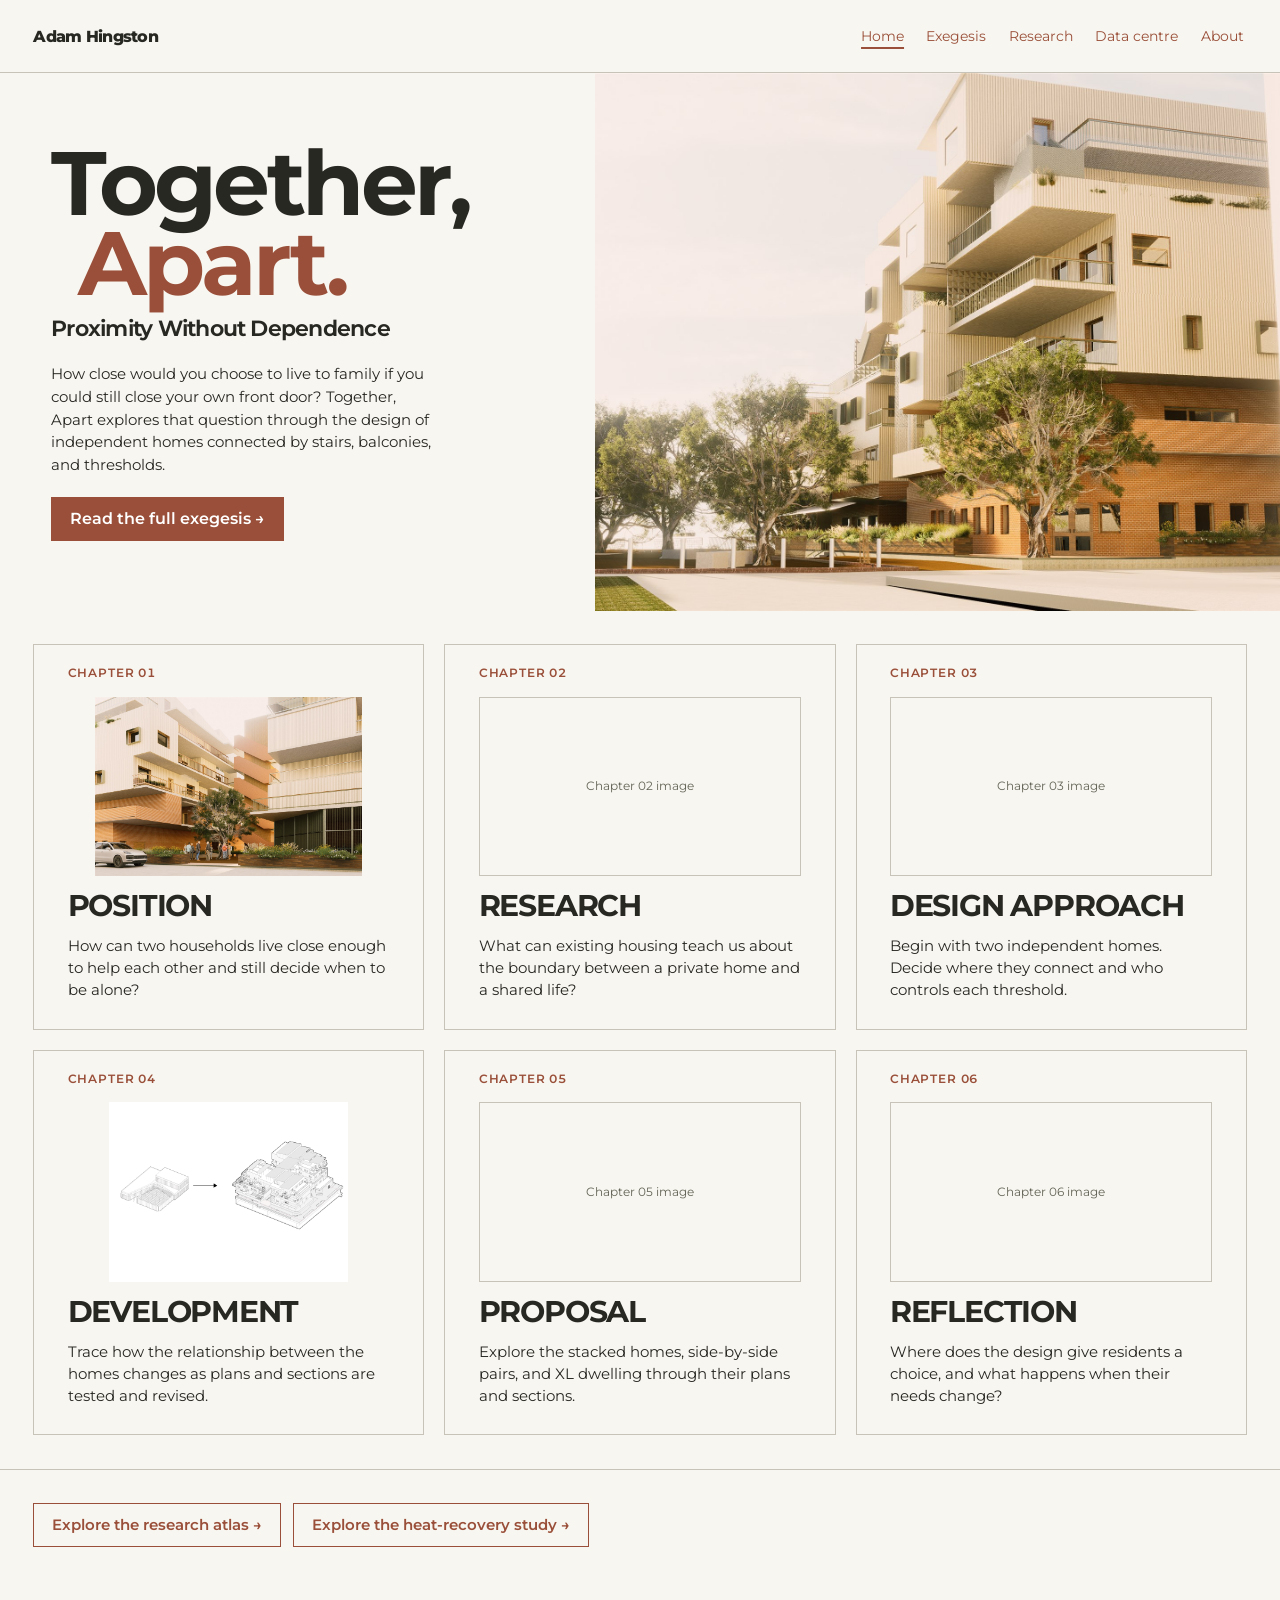
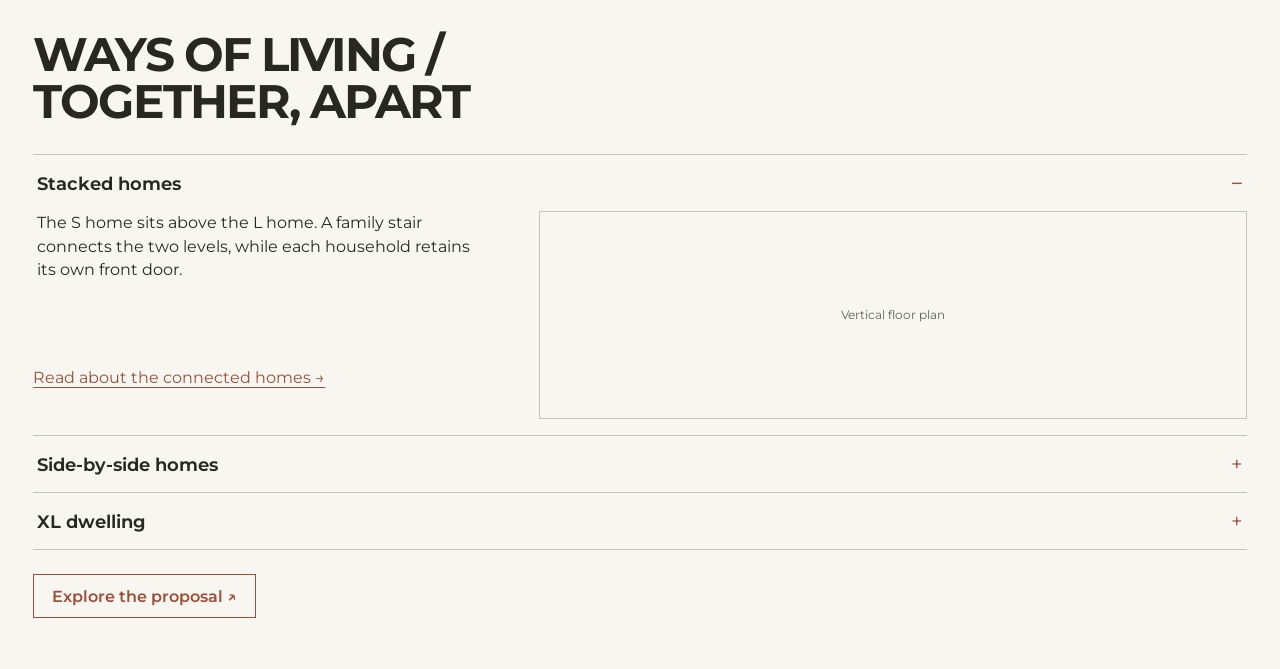
==== commit c95e18b4: "Improve mobile research browsing, filtering and reading navigation" ====
--- a/index.html
+++ b/index.html
@@ -4,51 +4,51 @@
 <meta charset="utf-8">
 <meta name="viewport" content="width=device-width,initial-scale=1">
 <title>Together, Apart | Proximity without dependence</title>
-<link rel="stylesheet" href="atlas.css?v=mobile-layout"></head>
-<body class="home">
+<link rel="stylesheet" href="atlas.css?v=interface-20261111"></head>
+<body class="home"><a class="skip-link" href="#main-content">Skip to content</a>
 <header class="masthead"><a class="brand" href="./">Adam Hingston</a><nav aria-label="Main navigation"><a href="./" aria-current="page">Home</a><a href="exegesis/">Exegesis</a><a href="research/">Research</a><a href="data-centre/">Data centre</a><a href="about/">About</a></nav></header>
-<main>
+<main id="main-content">
 <figure class="hero"><img src="./assets/renders/home-cover.jpg" alt="Southwark Grounds housing proposal viewed from the courtyard"><figcaption><h1>Together,<br><em>Apart.</em></h1><p class="subtitle">Proximity Without Dependence</p>
 <p class="intro-copy">How close would you choose to live to family if you could still close your own front door? Together, Apart explores that question through the design of independent homes connected by stairs, balconies, and thresholds.</p>
-<a class="button primary" href="https://hingstonadam.github.io/together-apart-atlas/exegesis/">Read the full exegesis →</a>
+<a class="button primary" href="./exegesis/">Read the full exegesis →</a>
 </figcaption></figure>
 <nav class="chapters" aria-label="Exegesis chapters">
-<a class="panel" href="https://hingstonadam.github.io/together-apart-atlas/exegesis/position/" aria-labelledby="ch01" aria-describedby="cap01">
+<a class="panel" href="./exegesis/position/" aria-labelledby="ch01" aria-describedby="cap01">
 <span class="number">Chapter 01</span>
 <span class="slot chapter-field"><img src="./assets/renders/home-position.jpg" alt="Housing proposal with balconies, pale cladding and brick at ground level" loading="lazy" decoding="async"></span>
 <h3 id="ch01">Position</h3>
 <p id="cap01">How can two households live close enough to help each other and still decide when to be alone?</p></a>
-<a class="panel" href="https://hingstonadam.github.io/together-apart-atlas/exegesis/research/" aria-labelledby="ch02" aria-describedby="cap02">
+<a class="panel" href="./exegesis/research/" aria-labelledby="ch02" aria-describedby="cap02">
 <span class="number">Chapter 02</span>
 <span class="slot chapter-field">Chapter 02 image</span>
 <h3 id="ch02">Research</h3>
 <p id="cap02">What can existing housing teach us about the boundary between a private home and a shared life?</p></a>
-<a class="panel" href="https://hingstonadam.github.io/together-apart-atlas/exegesis/design-approach/" aria-labelledby="ch03" aria-describedby="cap03">
+<a class="panel" href="./exegesis/design-approach/" aria-labelledby="ch03" aria-describedby="cap03">
 <span class="number">Chapter 03</span>
 <span class="slot chapter-field">Chapter 03 image</span>
 <h3 id="ch03">Design approach</h3>
 <p id="cap03">Begin with two independent homes. Decide where they connect and who controls each threshold.</p></a>
-<a class="panel" href="https://hingstonadam.github.io/together-apart-atlas/exegesis/development/" aria-labelledby="ch04" aria-describedby="cap04">
+<a class="panel" href="./exegesis/development/" aria-labelledby="ch04" aria-describedby="cap04">
 <span class="number">Chapter 04</span>
 <span class="slot chapter-field"><img src="./assets/diagrams/home-development.jpg" alt="Axonometric drawing showing the progression from The Civic Skin to the housing proposal" loading="lazy" decoding="async"></span>
 <h3 id="ch04">Development</h3>
 <p id="cap04">Trace how the relationship between the homes changes as plans and sections are tested and revised.</p></a>
-<a class="panel" href="https://hingstonadam.github.io/together-apart-atlas/exegesis/proposal/" aria-labelledby="ch05" aria-describedby="cap05">
+<a class="panel" href="./exegesis/proposal/" aria-labelledby="ch05" aria-describedby="cap05">
 <span class="number">Chapter 05</span>
 <span class="slot chapter-field">Chapter 05 image</span>
 <h3 id="ch05">Proposal</h3>
 <p id="cap05">Explore the stacked homes, side-by-side pairs, and XL dwelling through their plans and sections.</p></a>
-<a class="panel" href="https://hingstonadam.github.io/together-apart-atlas/exegesis/reflection/" aria-labelledby="ch06" aria-describedby="cap06">
+<a class="panel" href="./exegesis/reflection/" aria-labelledby="ch06" aria-describedby="cap06">
 <span class="number">Chapter 06</span>
 <span class="slot chapter-field">Chapter 06 image</span>
 <h3 id="ch06">Reflection</h3>
 <p id="cap06">Where does the design give residents a choice, and what happens when their needs change?</p></a>
 </nav>
-<nav class="resources" aria-label="Supporting studies"><a class="button" href="https://hingstonadam.github.io/together-apart-atlas/research/">Explore the research atlas →</a><a class="button" href="https://hingstonadam.github.io/together-apart-atlas/data-centre/">Explore the heat-recovery study →</a></nav>
+<nav class="resources" aria-label="Supporting studies"><a class="button" href="./research/">Explore the research atlas →</a><a class="button" href="./data-centre/">Explore the heat-recovery study →</a></nav>
 <section class="feature">
 <div class="feature-copy"><h2>Ways of living /<br> together, apart</h2>
-<details name="homes" open><summary>Horizontal</summary><div class="dwelling-spread"><p>The S and M homes sit side by side. Separate front doors let each household decide when to visit.</p><figure class="slot dwelling-plan" id="horizontal-plan">Horizontal floor plan</figure></div></details>
-<details name="homes"><summary>Vertical</summary><div class="dwelling-spread"><p>The S home sits above the L home. A family stair connects the two levels, while each household retains its own front door.</p><figure class="slot dwelling-plan" id="vertical-plan">Vertical floor plan</figure></div></details>
-<details name="homes"><summary>Shared</summary><div class="dwelling-spread"><p>In the XL dwelling, several generations share one home. One bedroom opens off the shared entrance, giving it some separation from family life.</p><figure class="slot dwelling-plan" id="shared-plan">Shared floor plan</figure></div></details>
-<a class="button" href="https://hingstonadam.github.io/together-apart-atlas/exegesis/proposal/">Explore the proposal ↗</a></div></section>
+<details name="homes" id="stacked-homes" open><summary>Stacked homes</summary><div class="dwelling-spread"><p>The S home sits above the L home. A family stair connects the two levels, while each household retains its own front door.</p><a class="dwelling-link" href="./exegesis/proposal/#connected-homes">Read about the connected homes →</a><figure class="slot dwelling-plan" id="vertical-plan">Vertical floor plan</figure></div></details>
+<details name="homes" id="side-by-side-homes"><summary>Side-by-side homes</summary><div class="dwelling-spread"><p>The S and M homes sit side by side. Separate front doors let each household decide when to visit.</p><a class="dwelling-link" href="./exegesis/proposal/#connected-homes">Read about the connected homes →</a><figure class="slot dwelling-plan" id="horizontal-plan">Horizontal floor plan</figure></div></details>
+<details name="homes" id="xl-home"><summary>XL dwelling</summary><div class="dwelling-spread"><p>In the XL dwelling, several generations share one home. One bedroom opens off the shared entrance, giving it some separation from family life.</p><a class="dwelling-link" href="./exegesis/proposal/#xl-dwelling">Read about the XL dwelling →</a><figure class="slot dwelling-plan" id="shared-plan">Shared floor plan</figure></div></details>
+<a class="button" href="./exegesis/proposal/">Explore the proposal ↗</a></div></section>
 </main></body></html>
--- a/atlas.css
+++ b/atlas.css
@@ -340,8 +340,8 @@
 }
 .masthead .brand {font-size:1rem;letter-spacing:-.045em;white-space:nowrap}
 .masthead nav {justify-content:flex-end;flex-wrap:wrap;gap:.45rem 1rem}
-.masthead nav a {padding:0;font-size:.9rem}
-.masthead [aria-current] {color:var(--clay);box-shadow:none}
+.masthead nav a {display:inline-flex;align-items:center;min-height:44px;padding:.5rem .2rem;font-size:.9rem}
+.masthead [aria-current] {color:var(--clay);box-shadow:none;text-decoration:underline;text-decoration-thickness:2px;text-underline-offset:.4em}
 
 .masthead .brand {color:var(--ink);font-weight:800;text-decoration:none}
 .masthead nav a:hover {color:var(--clay)}
@@ -380,10 +380,10 @@
 .home .panel{
   display: flex; flex-direction: column; gap: 15px;
   padding: 20px var(--gutter) 28px;
-  border: 1px solid var(--line); border-radius: 16px;
+  border: 1px solid var(--line); border-radius: 0;
   background: var(--paper);
-  box-shadow: 0 2px 5px rgb(37 37 31 / 7%);
-  transition: transform 180ms ease, box-shadow 180ms ease;
+  box-shadow: none;
+  transition: border-color 180ms ease;
   color: var(--ink); text-decoration: none;
 }
 .home .number{color: var(--clay); text-transform: uppercase; letter-spacing: .07em}
@@ -405,7 +405,7 @@
 .home .button{
   display: inline-flex; align-items: center; justify-content: center;
   min-height: 44px; padding: 10px 18px; border: 1px solid var(--clay);
-  border-radius: 7px; text-decoration: none; font-weight: 600;
+  border-radius: 0; text-decoration: none; font-weight: 600;
 }
 .home .primary, .home .button:hover{background: var(--clay); color: white}
 .home .button:focus-visible{outline-offset: 3px}
@@ -413,9 +413,9 @@
 .home .feature-copy > .button{margin-top: 24px}
 .home .resources{display: flex; flex-wrap: wrap; gap: 12px; padding: 0 var(--gutter) var(--gutter)}
 @media (hover: hover) {
-  .home .panel:hover{transform: translateY(-4px); box-shadow: 0 9px 20px rgb(37 37 31 / 13%)}
-}
-.home .panel:focus-visible{box-shadow: 0 9px 20px rgb(37 37 31 / 13%); outline-offset: 2px}
+  .home .panel:hover{border-color:var(--clay)}
+}
+.home .panel:focus-visible{outline-offset: 2px}
 @media (prefers-reduced-motion: reduce) {
   .home .panel{transition: none}
   .home .panel:hover{transform: none}
@@ -430,18 +430,20 @@
   .home .intro-copy{justify-self: start}
   .home .chapter-field{height: clamp(175px, 50vw, 265px)}
 }
-.home .hero{position:relative; isolation:isolate; height:auto; min-height:clamp(320px,42vw,680px)}
-.home .hero img{position:absolute;inset:0;z-index:-1;width:100%;height:100%;object-fit:cover;object-position:center 60%;display:block}
-.home .hero figcaption{min-height:inherit; padding:clamp(20px,4vw,64px); background:linear-gradient(110deg,rgba(248,246,240,.94),rgba(248,246,240,.95) 30%,transparent 65%)}
-.home .hero h1{text-transform:none;font-size:clamp(3.7rem,8.5vw,8rem);line-height:.85;letter-spacing:-.055em}
-.home .hero h1 em{font-style:normal;padding-left:.3em;color:var(--clay)}
-.home .hero .subtitle{font-weight:650}
-.home .hero .intro-copy{margin-top:18px;max-width:min(39ch,41vw)}
-@media(max-width:600px){
-  .home .hero .intro-copy{max-width:38ch}
-  .home .hero figcaption{background:linear-gradient(100deg,rgba(248,246,240,.97),rgba(248,246,240,.87) 68%,rgba(248,246,240,.46))}
-}
-@media(max-width:600px){.home .hero img{object-position:24% center}.home .intro-copy{grid-row:1}}
+
+.home .hero {display:grid;grid-template-columns:minmax(0,1fr) minmax(0,1.15fr);gap:0;align-items:stretch;min-height:clamp(360px,42vw,650px)}
+.home .hero img {position:static;grid-column:2;grid-row:1;z-index:auto;width:100%;height:100%;aspect-ratio:auto;object-fit:cover;object-position:center;display:block;min-width:0}
+.home .hero figcaption {grid-column:1;grid-row:1;min-width:0;padding:clamp(24px,4vw,64px);background:var(--paper);align-self:center}
+.home .hero h1 {text-transform:none;font-size:clamp(3.5rem,7vw,6rem);line-height:.9;letter-spacing:-.04em}
+.home .hero h1 em {font-style:normal;padding-left:.3em;color:var(--clay)}
+.home .hero .subtitle {font-weight:650}
+.home .hero .intro-copy {margin-top:20px;max-width:39ch;justify-self:start}
+@media(max-width:720px) {
+  .home .hero {display:flex;flex-direction:column;min-height:0}
+  .home .hero img {height:auto;aspect-ratio:auto;object-fit:contain}
+  .home .hero figcaption {align-self:stretch;padding:28px var(--gutter)}
+  .home .hero h1 {font-size:clamp(3.5rem,13vw,5.5rem)}
+}
 
 /* Exegesis reader */
 /* Atlas supplies the paper, ink, rules, accent and Montserrat stack. */
@@ -583,13 +585,15 @@
   margin-top:1.6rem;padding:1rem 0;border-block:1px solid var(--line);
 }
 .network-controls label,.network-breakdown label {
-  display:grid;gap:.35rem;font-weight:600;font-size:.78rem;
-}
-.network-controls label:first-child {flex:1 1 13rem}
+  display:grid;grid-template-columns:minmax(0,1fr);min-width:0;gap:.35rem;font-weight:600;font-size:.83rem;
+}
+.network-controls label {flex:1 1 11rem}
+.network-controls label:first-child {flex:1 1 18rem}
+.network-controls :is(input,select),.network-breakdown select {width:100%;min-width:0}
 .network-controls :is(input,select),.network-breakdown select,
 .network-status button,.network-controls button {
   font:inherit;color:var(--ink);background:var(--paper);border:1px solid var(--line);
-  min-height:2.6rem;padding:.5rem .75rem;max-width:100%;
+  min-height:44px;padding:.5rem .75rem;max-width:100%;min-width:0;
 }
 .network-controls button,.network-status button {cursor:pointer;color:var(--clay);font-size:.8rem}
 .network-status {display:flex;align-items:center;justify-content:space-between;gap:.75rem;flex-wrap:wrap;padding:.85rem 0;font-size:.83rem}
@@ -647,8 +651,62 @@
   .home .dwelling-spread p {padding-bottom:.5rem}
 }
 @media(max-width:820px), (pointer:coarse) {
-  .network-workbench .net-point {touch-action:auto;cursor:pointer}
-  .network-workbench .force-edge:not(.lit) {display:none}
-  .network-workbench .net-point circle {r:14px}
+  .network-workbench .net-point {touch-action:pan-y;cursor:pointer}
+  .network-workbench .force-edge {fill:none;pointer-events:none}
+  .network-workbench .net-point circle {r:11px}
   .network-workbench .atlas-preview {display:none}
 }
+
+#node-selections {display:flex;flex-wrap:wrap;gap:.4rem}
+#node-selections:not(:empty) {margin-bottom:1rem}
+#node-selections button {font:inherit;font-size:.8rem;color:var(--clay);border:1px solid var(--line);background:var(--paper);padding:.4rem .65rem;cursor:pointer}
+.record-tags {font-size:.83rem;max-width:65ch}
+
+/* Research reading path and shared navigation */
+::selection {background:var(--clay);color:var(--paper)}
+input,textarea {caret-color:var(--clay)}
+.masthead nav {min-width:0;gap:.25rem 1rem}
+.masthead .brand {min-height:44px;align-items:center}
+#network-view {min-width:0;border-top:0}
+#network-view > summary {font-size:1rem;min-height:44px}
+.skip-network {display:inline-block;min-height:44px;padding:.65rem 0;font-size:.9rem}
+.network-workbench > * {min-width:0}
+.network-breakdown #legend button {min-height:44px}
+.network-selection {border-left:0;border-block:1px solid var(--line)}
+.selection-actions {display:flex;align-items:center;gap:1rem;flex-wrap:wrap}
+.selection-actions a,.selection-actions button,#more-matches,.matching-list button {
+  display:inline-flex;align-items:center;min-height:44px;padding:.6rem .8rem;
+  border:1px solid var(--line);background:var(--paper);color:var(--clay);font:inherit;font-size:.85rem;cursor:pointer;
+}
+#node-selections button {min-height:44px;max-width:100%;text-align:left;overflow-wrap:anywhere}
+.matching-list {list-style:none;padding:0;margin:1.5rem 0}
+.matching-list li {display:grid;grid-template-columns:5rem minmax(0,1fr) auto;gap:.5rem 1rem;padding:1.25rem 0;border-top:1px solid var(--line)}
+.match-number {font-size:.8rem;color:var(--clay);font-variant-numeric:tabular-nums;padding-top:.25rem}
+.matching-list h3 {font-size:1.15rem;line-height:1.4;letter-spacing:-.02em;margin:0}
+.matching-list p {grid-column:2;line-height:1.6;margin:0;display:-webkit-box;-webkit-box-orient:vertical;-webkit-line-clamp:3;overflow:hidden}
+.matching-list button {grid-column:3;grid-row:1/3;align-self:start}
+.matching-list a {text-decoration:underline}
+#matching-sources,#sources {overflow-wrap:anywhere}
+.research-journal :is(h1,h2) {overflow-wrap:normal}
+#matching-list h3 a:focus-visible {outline-offset:3px}
+.home h1,.home h2,.home h3 {letter-spacing:-.04em}
+@media(max-width:820px) {
+  body > .masthead {flex-direction:column;align-items:stretch;gap:0;padding-block:.5rem}
+  .masthead .brand {align-self:flex-start}
+  .masthead nav {justify-content:flex-start;gap:0 .9rem;border-top:1px solid var(--line);width:100%}
+  .masthead nav a {font-size:.9rem;min-height:44px;padding:.5rem .1rem}
+  .matching-list li {grid-template-columns:minmax(0,1fr);gap:.5rem}
+  .matching-list :is(p,button) {grid-column:1;grid-row:auto}
+  .matching-list button {justify-self:start}
+  .network-breakdown .plot {gap:1rem}
+}
+@media(max-width:420px) {
+  .network-controls label {flex-basis:100%}
+  .network-breakdown .plot {grid-template-columns:5rem minmax(0,1fr)}
+}
+
+.skip-link {position:absolute;top:.5rem;left:1rem;z-index:20;transform:translateY(-200%);padding:.75rem 1rem;background:var(--ink);color:var(--paper)}
+.skip-link:focus {transform:none}
+.home .dwelling-link {display:inline-flex;align-items:center;min-height:44px;padding:.5rem 0;grid-column:1}
+.home .dwelling-plan {grid-column:2;grid-row:1/3}
+@media(max-width:600px) {.home .dwelling-plan {grid-column:1;grid-row:auto}}
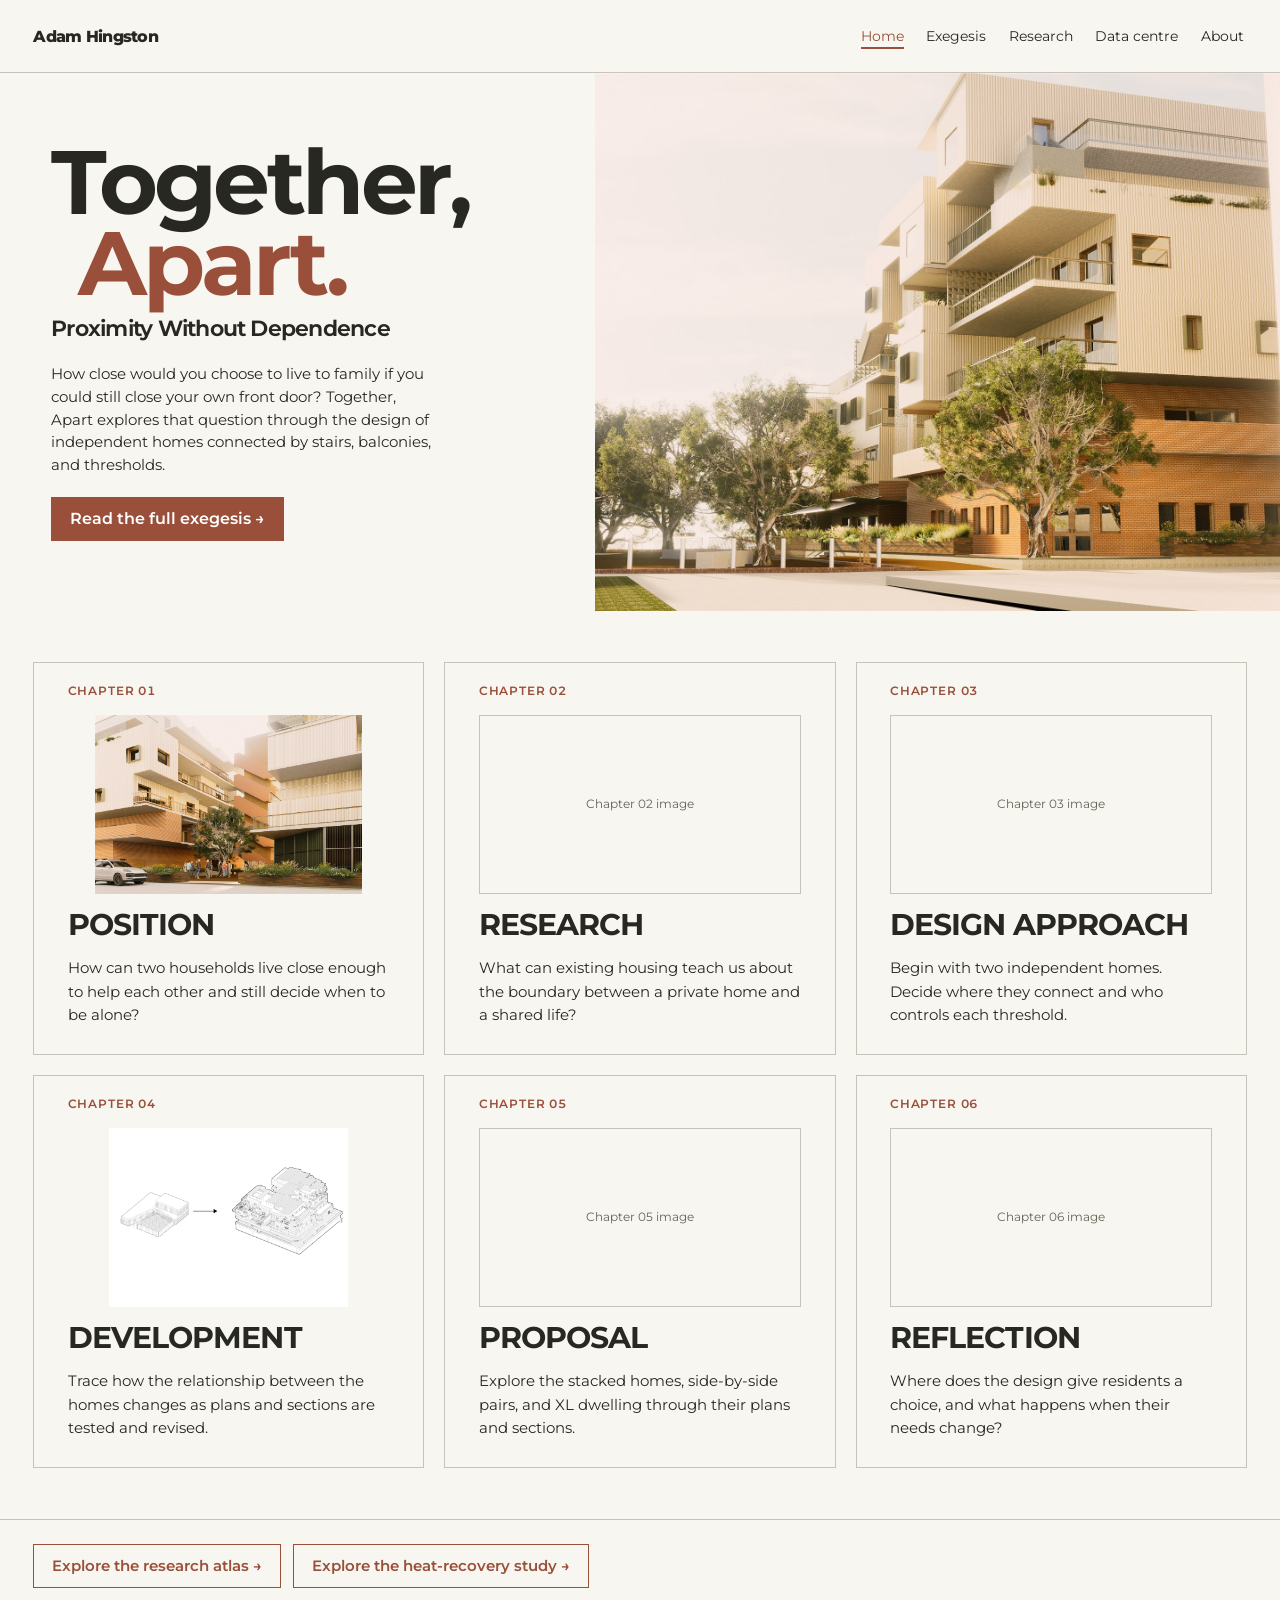
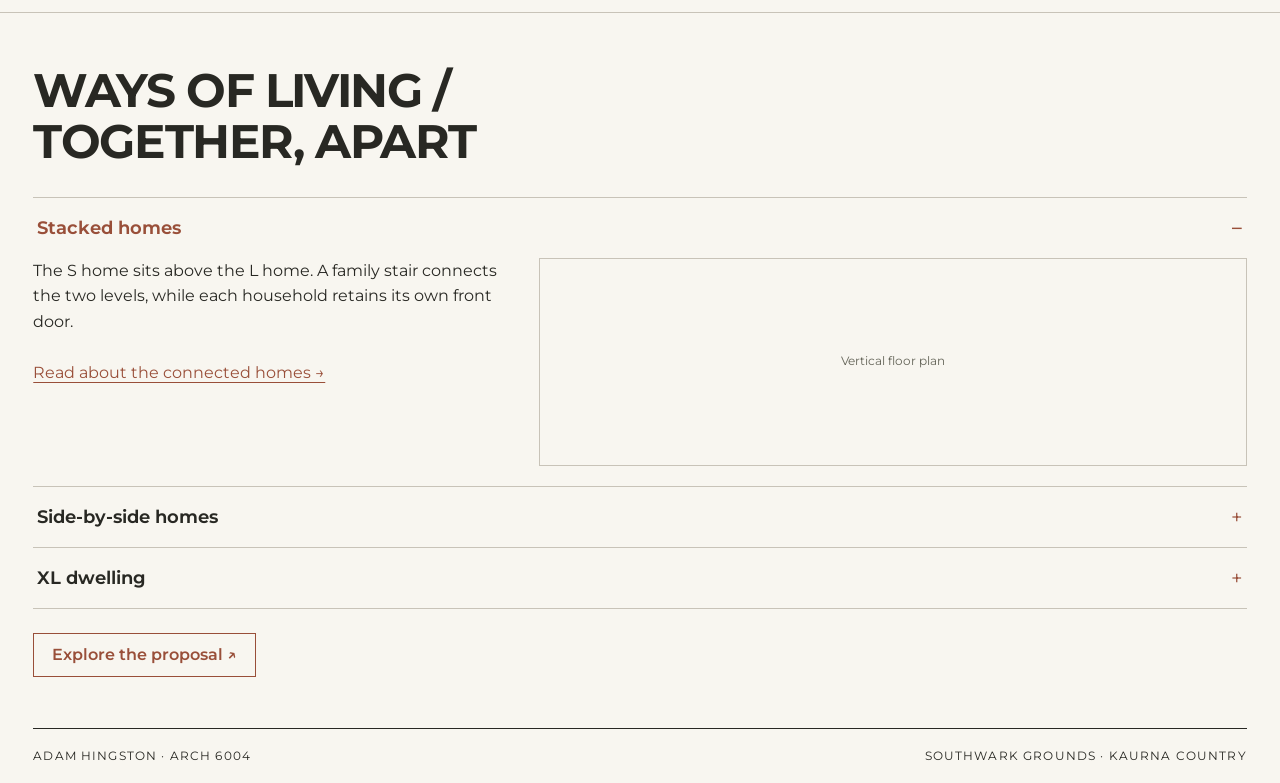
==== commit 7cfe701b: "Polish Home chapter rhythm, dwelling disclosures and loading stability" ====
--- a/index.html
+++ b/index.html
@@ -3,52 +3,55 @@
 <head>
 <meta charset="utf-8">
 <meta name="viewport" content="width=device-width,initial-scale=1">
-<title>Together, Apart | Proximity without dependence</title>
-<link rel="stylesheet" href="atlas.css?v=interface-20261111"></head>
+<title>Together, Apart | Proximity Without Dependence</title>
+<meta name="description" content="How close would you choose to live to family if you could still close your own front door? Together, Apart explores independent homes connected by stairs, balconies, and thresholds.">
+<link rel="preload" href="assets/fonts/montserrat-latin.woff" as="font" type="font/woff" crossorigin>
+<link rel="stylesheet" href="atlas.css?v=home-polish-20261111"></head>
 <body class="home"><a class="skip-link" href="#main-content">Skip to content</a>
 <header class="masthead"><a class="brand" href="./">Adam Hingston</a><nav aria-label="Main navigation"><a href="./" aria-current="page">Home</a><a href="exegesis/">Exegesis</a><a href="research/">Research</a><a href="data-centre/">Data centre</a><a href="about/">About</a></nav></header>
-<main id="main-content">
-<figure class="hero"><img src="./assets/renders/home-cover.jpg" alt="Southwark Grounds housing proposal viewed from the courtyard"><figcaption><h1>Together,<br><em>Apart.</em></h1><p class="subtitle">Proximity Without Dependence</p>
+<main id="main-content" tabindex="-1">
+<figure class="hero"><img src="./assets/renders/home-cover.jpg" width="1800" height="1207" fetchpriority="high" alt="Southwark Grounds housing proposal viewed from the courtyard"><figcaption><h1>Together,<br><em>Apart.</em></h1><p class="subtitle">Proximity Without Dependence</p>
 <p class="intro-copy">How close would you choose to live to family if you could still close your own front door? Together, Apart explores that question through the design of independent homes connected by stairs, balconies, and thresholds.</p>
 <a class="button primary" href="./exegesis/">Read the full exegesis →</a>
 </figcaption></figure>
-<nav class="chapters" aria-label="Exegesis chapters">
-<a class="panel" href="./exegesis/position/" aria-labelledby="ch01" aria-describedby="cap01">
-<span class="number">Chapter 01</span>
-<span class="slot chapter-field"><img src="./assets/renders/home-position.jpg" alt="Housing proposal with balconies, pale cladding and brick at ground level" loading="lazy" decoding="async"></span>
+<nav class="chapters" aria-labelledby="home-chapters-title">
+<h2 id="home-chapters-title" class="visually-hidden">Exegesis chapters</h2>
+<a class="panel" href="./exegesis/position/" aria-labelledby="num01 ch01" aria-describedby="cap01">
+<span class="number" id="num01">Chapter 01</span>
+<span class="slot chapter-field"><img src="./assets/renders/home-position.jpg" width="1800" height="1207" alt="Housing proposal with balconies, pale cladding and brick at ground level" loading="lazy" decoding="async"></span>
 <h3 id="ch01">Position</h3>
 <p id="cap01">How can two households live close enough to help each other and still decide when to be alone?</p></a>
-<a class="panel" href="./exegesis/research/" aria-labelledby="ch02" aria-describedby="cap02">
-<span class="number">Chapter 02</span>
+<a class="panel" href="./exegesis/research/" aria-labelledby="num02 ch02" aria-describedby="cap02">
+<span class="number" id="num02">Chapter 02</span>
 <span class="slot chapter-field">Chapter 02 image</span>
 <h3 id="ch02">Research</h3>
 <p id="cap02">What can existing housing teach us about the boundary between a private home and a shared life?</p></a>
-<a class="panel" href="./exegesis/design-approach/" aria-labelledby="ch03" aria-describedby="cap03">
-<span class="number">Chapter 03</span>
+<a class="panel" href="./exegesis/design-approach/" aria-labelledby="num03 ch03" aria-describedby="cap03">
+<span class="number" id="num03">Chapter 03</span>
 <span class="slot chapter-field">Chapter 03 image</span>
 <h3 id="ch03">Design approach</h3>
 <p id="cap03">Begin with two independent homes. Decide where they connect and who controls each threshold.</p></a>
-<a class="panel" href="./exegesis/development/" aria-labelledby="ch04" aria-describedby="cap04">
-<span class="number">Chapter 04</span>
-<span class="slot chapter-field"><img src="./assets/diagrams/home-development.jpg" alt="Axonometric drawing showing the progression from The Civic Skin to the housing proposal" loading="lazy" decoding="async"></span>
+<a class="panel" href="./exegesis/development/" aria-labelledby="num04 ch04" aria-describedby="cap04">
+<span class="number" id="num04">Chapter 04</span>
+<span class="slot chapter-field"><img src="./assets/diagrams/home-development.jpg" width="1600" height="1200" alt="Axonometric drawing showing the progression from The Civic Skin to the housing proposal" loading="lazy" decoding="async"></span>
 <h3 id="ch04">Development</h3>
 <p id="cap04">Trace how the relationship between the homes changes as plans and sections are tested and revised.</p></a>
-<a class="panel" href="./exegesis/proposal/" aria-labelledby="ch05" aria-describedby="cap05">
-<span class="number">Chapter 05</span>
+<a class="panel" href="./exegesis/proposal/" aria-labelledby="num05 ch05" aria-describedby="cap05">
+<span class="number" id="num05">Chapter 05</span>
 <span class="slot chapter-field">Chapter 05 image</span>
 <h3 id="ch05">Proposal</h3>
 <p id="cap05">Explore the stacked homes, side-by-side pairs, and XL dwelling through their plans and sections.</p></a>
-<a class="panel" href="./exegesis/reflection/" aria-labelledby="ch06" aria-describedby="cap06">
-<span class="number">Chapter 06</span>
+<a class="panel" href="./exegesis/reflection/" aria-labelledby="num06 ch06" aria-describedby="cap06">
+<span class="number" id="num06">Chapter 06</span>
 <span class="slot chapter-field">Chapter 06 image</span>
 <h3 id="ch06">Reflection</h3>
 <p id="cap06">Where does the design give residents a choice, and what happens when their needs change?</p></a>
 </nav>
 <nav class="resources" aria-label="Supporting studies"><a class="button" href="./research/">Explore the research atlas →</a><a class="button" href="./data-centre/">Explore the heat-recovery study →</a></nav>
-<section class="feature">
-<div class="feature-copy"><h2>Ways of living /<br> together, apart</h2>
+<section class="feature" aria-labelledby="home-dwellings-title">
+<div class="feature-copy"><h2 id="home-dwellings-title">Ways of living /<br> together, apart</h2>
 <details name="homes" id="stacked-homes" open><summary>Stacked homes</summary><div class="dwelling-spread"><p>The S home sits above the L home. A family stair connects the two levels, while each household retains its own front door.</p><a class="dwelling-link" href="./exegesis/proposal/#connected-homes">Read about the connected homes →</a><figure class="slot dwelling-plan" id="vertical-plan">Vertical floor plan</figure></div></details>
 <details name="homes" id="side-by-side-homes"><summary>Side-by-side homes</summary><div class="dwelling-spread"><p>The S and M homes sit side by side. Separate front doors let each household decide when to visit.</p><a class="dwelling-link" href="./exegesis/proposal/#connected-homes">Read about the connected homes →</a><figure class="slot dwelling-plan" id="horizontal-plan">Horizontal floor plan</figure></div></details>
 <details name="homes" id="xl-home"><summary>XL dwelling</summary><div class="dwelling-spread"><p>In the XL dwelling, several generations share one home. One bedroom opens off the shared entrance, giving it some separation from family life.</p><a class="dwelling-link" href="./exegesis/proposal/#xl-dwelling">Read about the XL dwelling →</a><figure class="slot dwelling-plan" id="shared-plan">Shared floor plan</figure></div></details>
 <a class="button" href="./exegesis/proposal/">Explore the proposal ↗</a></div></section>
-</main></body></html>+</main><footer><span>Adam Hingston · ARCH 6004</span><span>Southwark Grounds · Kaurna Country</span></footer></body></html>
--- a/atlas.css
+++ b/atlas.css
@@ -375,10 +375,10 @@
 .home h1{font-size: clamp(36px, 5.5vw, 100px); font-weight: 700}
 .home .subtitle{font-size: clamp(17px, 1.7vw, 28px); margin-top: 10px; letter-spacing: -.035em}
 .home .intro-copy{max-width: 54ch; justify-self: end; font-size: clamp(15px, 1.2vw, 20px); line-height: 1.48}
-.home .chapters{padding: var(--gutter); gap: 20px; display: grid; grid-template-columns: repeat(3, minmax(0,1fr))}
+.home .chapters{padding: clamp(32px,4vw,56px) var(--gutter); gap: 20px; display: grid; grid-template-columns: repeat(3, minmax(0,1fr))}
 .home a{color: var(--clay)}
 .home .panel{
-  display: flex; flex-direction: column; gap: 15px;
+  display: grid; grid-template-rows:auto auto auto 1fr; gap: 15px;
   padding: 20px var(--gutter) 28px;
   border: 1px solid var(--line); border-radius: 0;
   background: var(--paper);
@@ -389,11 +389,11 @@
 .home .number{color: var(--clay); text-transform: uppercase; letter-spacing: .07em}
 .home .chapter-field{height: clamp(150px, 14vw, 245px)}
 .home h3{font-size: clamp(23px, 2.35vw, 40px)}
-.home .panel p{max-width: 43ch; font-size: 15px; line-height: 1.45}
+.home .panel p{max-width: 43ch; font-size: 15px; line-height: 1.55}
 .home .panel:hover h3, .home .panel:focus-visible h3, .home summary:hover{color: var(--clay)}
 .home :focus-visible{outline: 3px solid var(--clay); outline-offset: -3px}
 .home .feature-image{min-height: 340px}
-.home .feature-copy{padding: clamp(30px, 4vw, 70px) var(--gutter)}
+.home .feature-copy{padding: clamp(32px,4vw,56px) var(--gutter)}
 .home h2{font-size: clamp(32px, 3.7vw, 64px); margin-bottom: 30px}
 .home details{border-top: 1px solid var(--line)}
 .home details:last-of-type{border-bottom: 1px solid var(--line)}
@@ -567,7 +567,7 @@
 .about-journal .about {margin:0;max-width:none;padding:0}
 .about-journal .social-links {max-width:58rem}
 .about-journal .about h2:last-of-type {border-top:1px solid var(--line);padding-top:1.5rem}
-.home .resources {border-top:1px solid var(--line);padding-top:var(--gutter)}
+.home .resources {border-block:1px solid var(--line);padding-block:1.5rem}
 .home .number {font-variant-numeric:tabular-nums;font-weight:600}
 :focus-visible {outline-color:var(--clay)}
 @media(max-width:820px) {
@@ -643,7 +643,7 @@
 .home .feature {display:block}
 .home .dwelling-spread {
   display:grid;grid-template-columns:minmax(12rem,1fr) minmax(0,1.5fr);
-  align-items:start;gap:var(--gutter);padding-bottom:1rem;
+  grid-template-rows:min-content 1fr;align-items:start;column-gap:var(--gutter);row-gap:1rem;padding-bottom:1.25rem;
 }
 .home .dwelling-plan {margin:0;min-height:13rem}
 @media(max-width:600px) {
@@ -710,3 +710,34 @@
 .home .dwelling-link {display:inline-flex;align-items:center;min-height:44px;padding:.5rem 0;grid-column:1}
 .home .dwelling-plan {grid-column:2;grid-row:1/3}
 @media(max-width:600px) {.home .dwelling-plan {grid-column:1;grid-row:auto}}
+
+/* Home finish: keep refinements inside the landing page. */
+.home .visually-hidden {
+  position:absolute;width:1px;height:1px;padding:0;margin:-1px;overflow:hidden;
+  clip-path:inset(50%);white-space:nowrap;border:0;
+}
+.home .masthead nav a:not([aria-current]) {color:var(--ink)}
+.home .masthead nav a:hover {color:var(--clay)}
+.home .panel h3 {line-height:1.08;letter-spacing:-.03em}
+.home .feature h2 {line-height:1.08;letter-spacing:-.03em}
+.home .feature summary {min-height:60px;gap:1rem}
+.home .feature summary::after {flex:none}
+.home .feature details[open] > summary {color:var(--clay)}
+.home .dwelling-spread > p {padding:0;line-height:1.6}
+.home .dwelling-spread > .dwelling-link {align-self:start;justify-self:start;padding:0;min-height:44px}
+.home .button {text-align:center;line-height:1.4}
+.home .primary:hover,.home .button:active {background:var(--ink);border-color:var(--ink);color:var(--paper)}
+.home .dwelling-link:hover {text-decoration-thickness:2px}
+.home details {scroll-margin-top:1.5rem}
+.home footer {width:auto;margin-inline:var(--gutter);padding-block:1.25rem;gap:.75rem 2rem;flex-wrap:wrap}
+.home footer span {color:var(--ink)}
+@supports (grid-template-rows:subgrid) {
+  .home .panel {grid-template-rows:subgrid;grid-row:span 4;row-gap:15px}
+}
+@media(max-width:600px) {
+  .home .feature summary {min-height:64px}
+  .home .feature h2 {font-size:clamp(1.5rem,7.7vw,2rem)}
+  .home .dwelling-spread {grid-template-rows:auto;row-gap:.75rem}
+  .home .resources {align-items:flex-start}
+  .home .resources .button {justify-content:flex-start;text-align:left}
+}
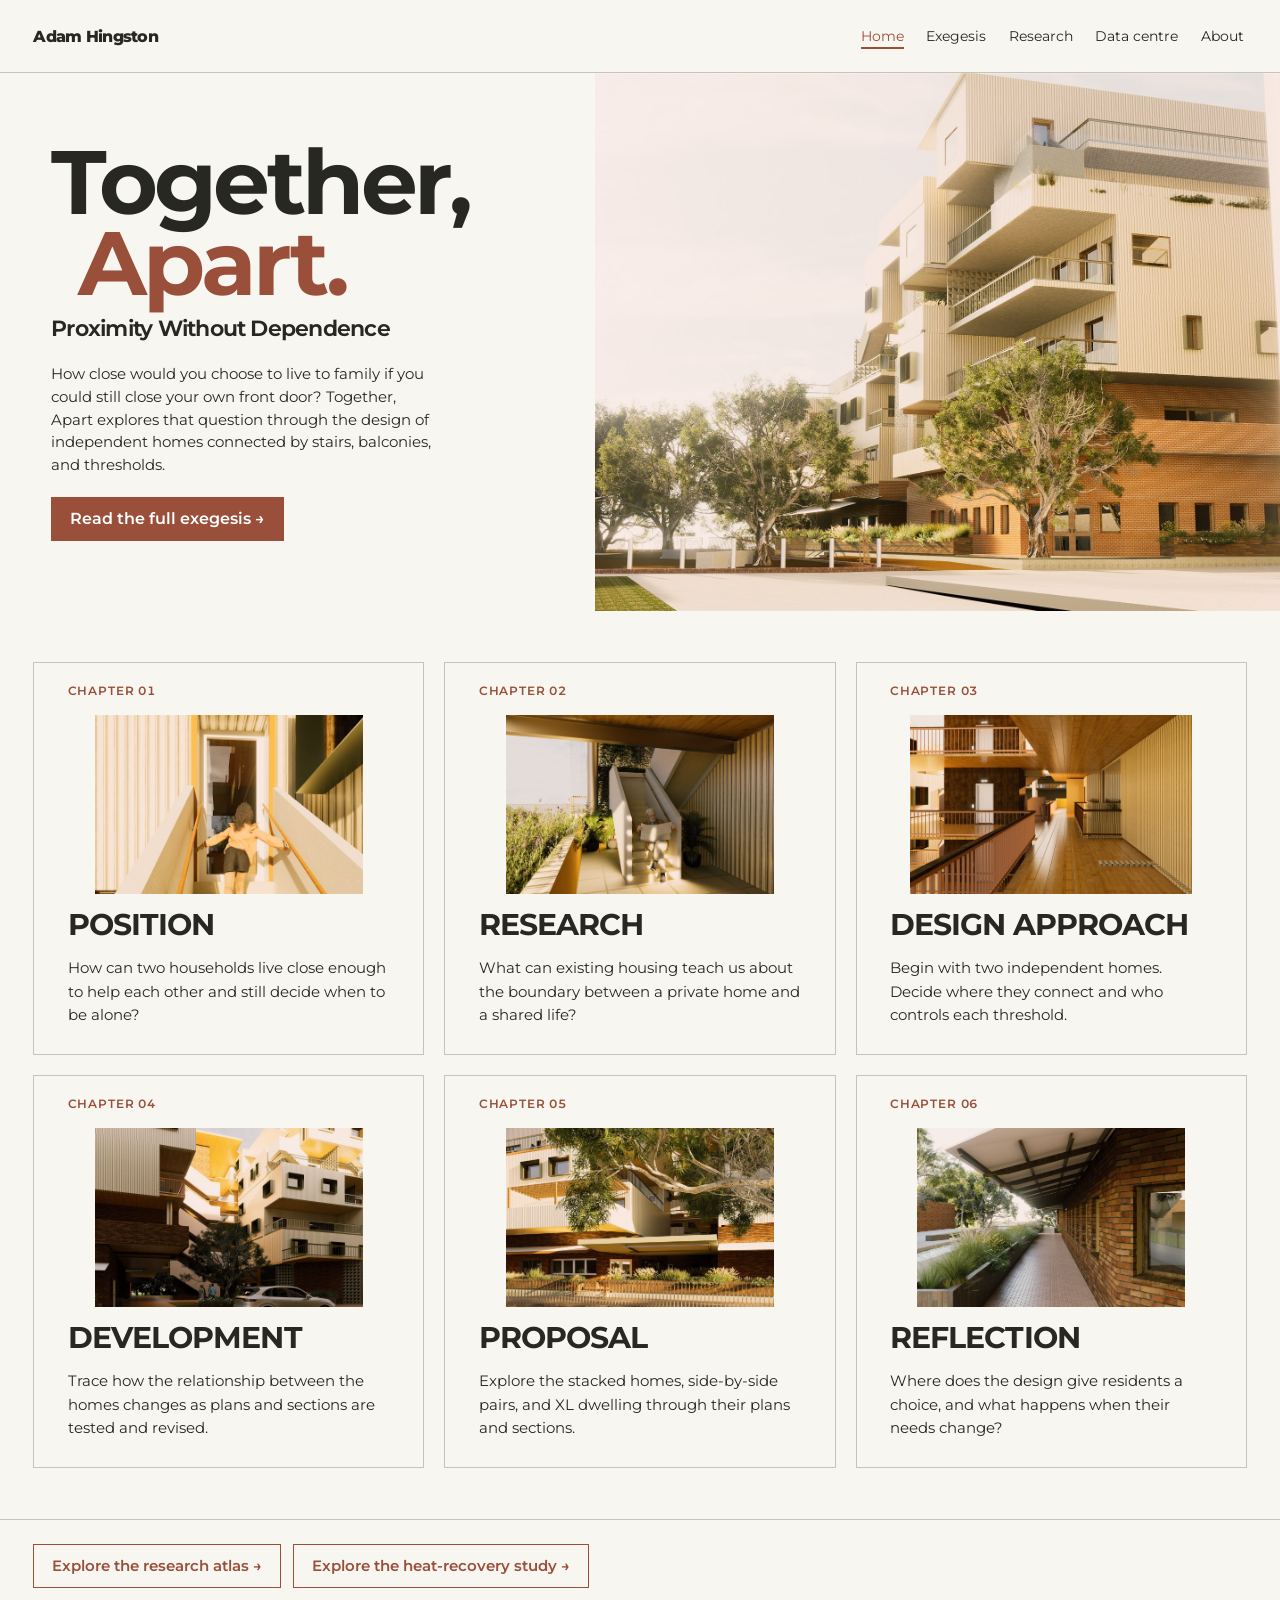
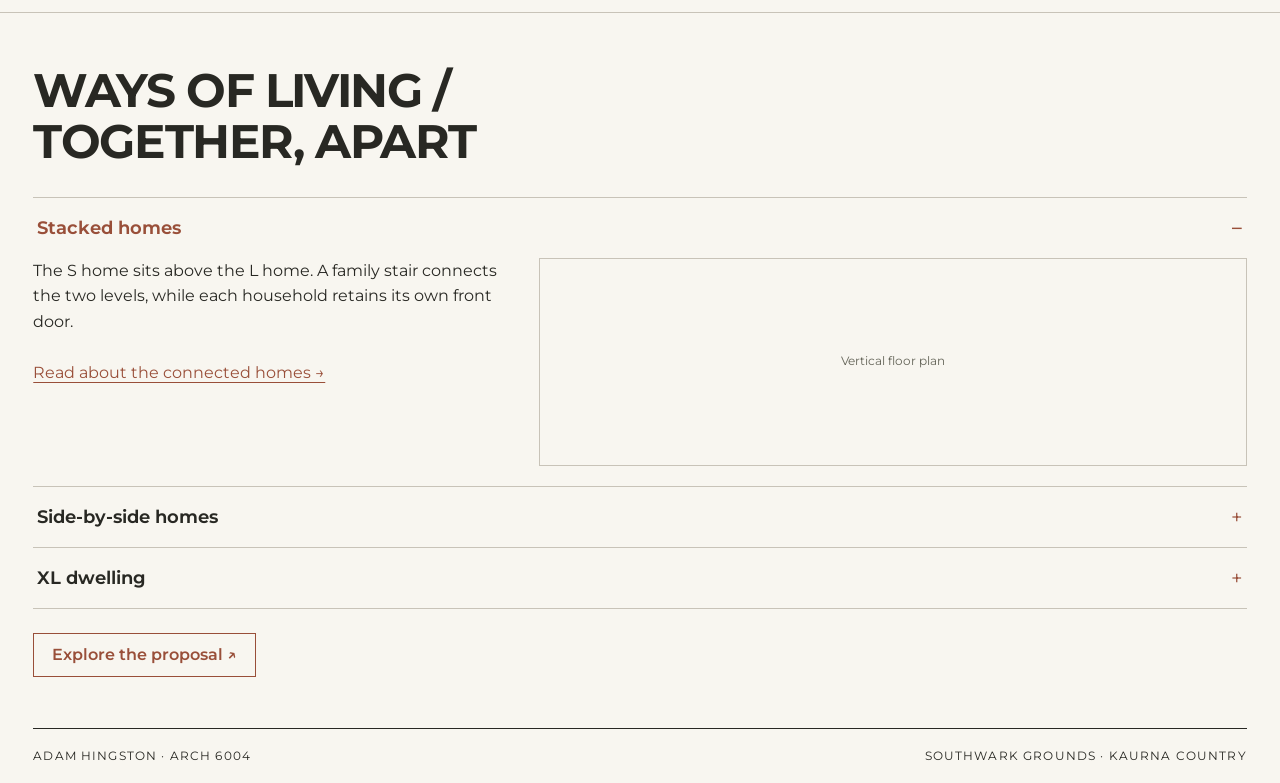
==== commit c8baab1e: "Add original render images to home chapter cards" ====
--- a/index.html
+++ b/index.html
@@ -18,32 +18,32 @@
 <h2 id="home-chapters-title" class="visually-hidden">Exegesis chapters</h2>
 <a class="panel" href="./exegesis/position/" aria-labelledby="num01 ch01" aria-describedby="cap01">
 <span class="number" id="num01">Chapter 01</span>
-<span class="slot chapter-field"><img src="./assets/renders/home-position.jpg" width="1800" height="1207" alt="Housing proposal with balconies, pale cladding and brick at ground level" loading="lazy" decoding="async"></span>
+<span class="slot chapter-field"><img src="./assets/renders/home-card-01-position.jpg" width="1800" height="1207" alt="Resident approaching a private front door by the access ramp" loading="lazy" decoding="async"></span>
 <h3 id="ch01">Position</h3>
 <p id="cap01">How can two households live close enough to help each other and still decide when to be alone?</p></a>
 <a class="panel" href="./exegesis/research/" aria-labelledby="num02 ch02" aria-describedby="cap02">
 <span class="number" id="num02">Chapter 02</span>
-<span class="slot chapter-field">Chapter 02 image</span>
+<span class="slot chapter-field"><img src="./assets/renders/home-card-02-research.jpg" width="1200" height="803" alt="Older resident sitting beside a shared stair" loading="lazy" decoding="async"></span>
 <h3 id="ch02">Research</h3>
 <p id="cap02">What can existing housing teach us about the boundary between a private home and a shared life?</p></a>
 <a class="panel" href="./exegesis/design-approach/" aria-labelledby="num03 ch03" aria-describedby="cap03">
 <span class="number" id="num03">Chapter 03</span>
-<span class="slot chapter-field">Chapter 03 image</span>
+<span class="slot chapter-field"><img src="./assets/renders/home-card-03-design-approach.jpg" width="1200" height="761" alt="Shared walkway connecting independent dwelling thresholds" loading="lazy" decoding="async"></span>
 <h3 id="ch03">Design approach</h3>
 <p id="cap03">Begin with two independent homes. Decide where they connect and who controls each threshold.</p></a>
 <a class="panel" href="./exegesis/development/" aria-labelledby="num04 ch04" aria-describedby="cap04">
 <span class="number" id="num04">Chapter 04</span>
-<span class="slot chapter-field"><img src="./assets/diagrams/home-development.jpg" width="1600" height="1200" alt="Axonometric drawing showing the progression from The Civic Skin to the housing proposal" loading="lazy" decoding="async"></span>
+<span class="slot chapter-field"><img src="./assets/renders/home-card-04-development.jpg" width="1600" height="1200" alt="Residents sharing the courtyard between the connected housing wings" loading="lazy" decoding="async"></span>
 <h3 id="ch04">Development</h3>
 <p id="cap04">Trace how the relationship between the homes changes as plans and sections are tested and revised.</p></a>
 <a class="panel" href="./exegesis/proposal/" aria-labelledby="num05 ch05" aria-describedby="cap05">
 <span class="number" id="num05">Chapter 05</span>
-<span class="slot chapter-field">Chapter 05 image</span>
+<span class="slot chapter-field"><img src="./assets/renders/home-card-05-proposal.jpg" width="1200" height="803" alt="Pale cladding, brick base and balconies framed by a courtyard tree" loading="lazy" decoding="async"></span>
 <h3 id="ch05">Proposal</h3>
 <p id="cap05">Explore the stacked homes, side-by-side pairs, and XL dwelling through their plans and sections.</p></a>
 <a class="panel" href="./exegesis/reflection/" aria-labelledby="num06 ch06" aria-describedby="cap06">
 <span class="number" id="num06">Chapter 06</span>
-<span class="slot chapter-field">Chapter 06 image</span>
+<span class="slot chapter-field"><img src="./assets/renders/home-card-06-reflection.jpg" width="1200" height="803" alt="Covered promenade beside the brick housing frontage" loading="lazy" decoding="async"></span>
 <h3 id="ch06">Reflection</h3>
 <p id="cap06">Where does the design give residents a choice, and what happens when their needs change?</p></a>
 </nav>
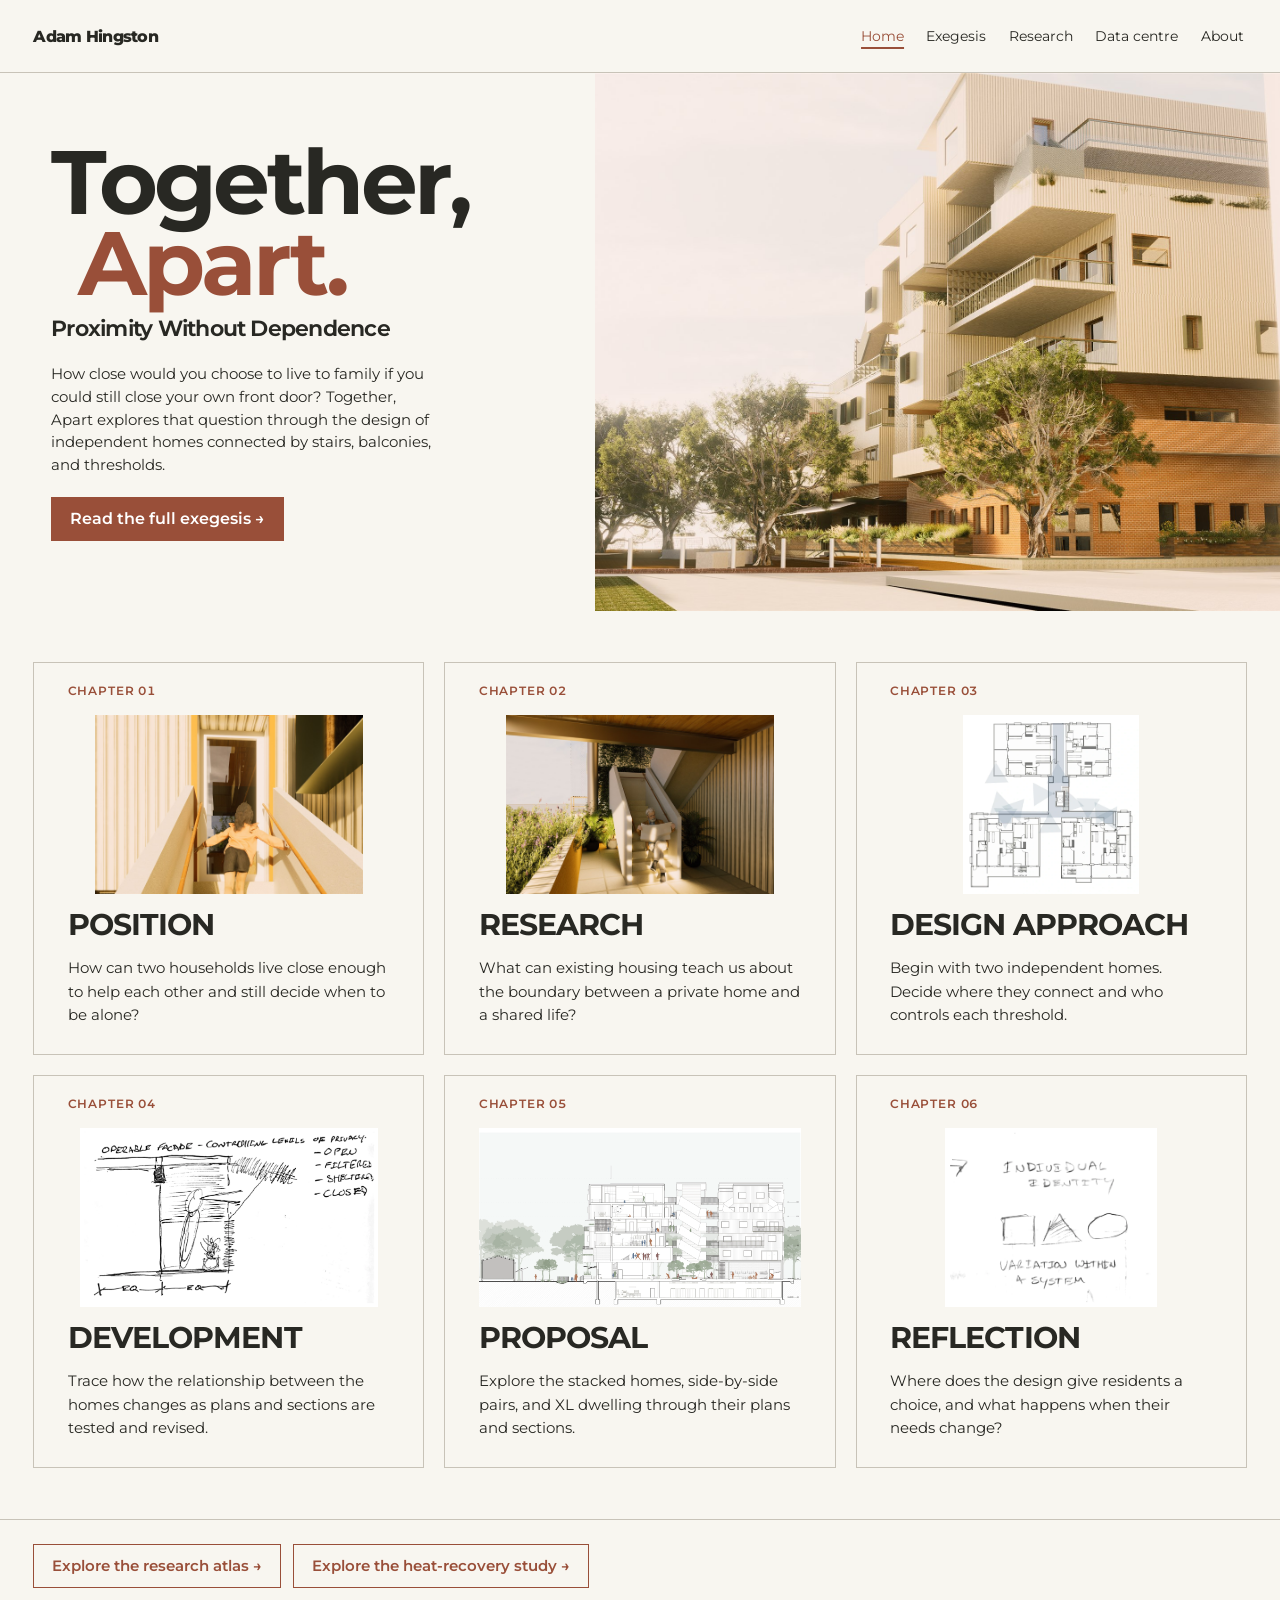
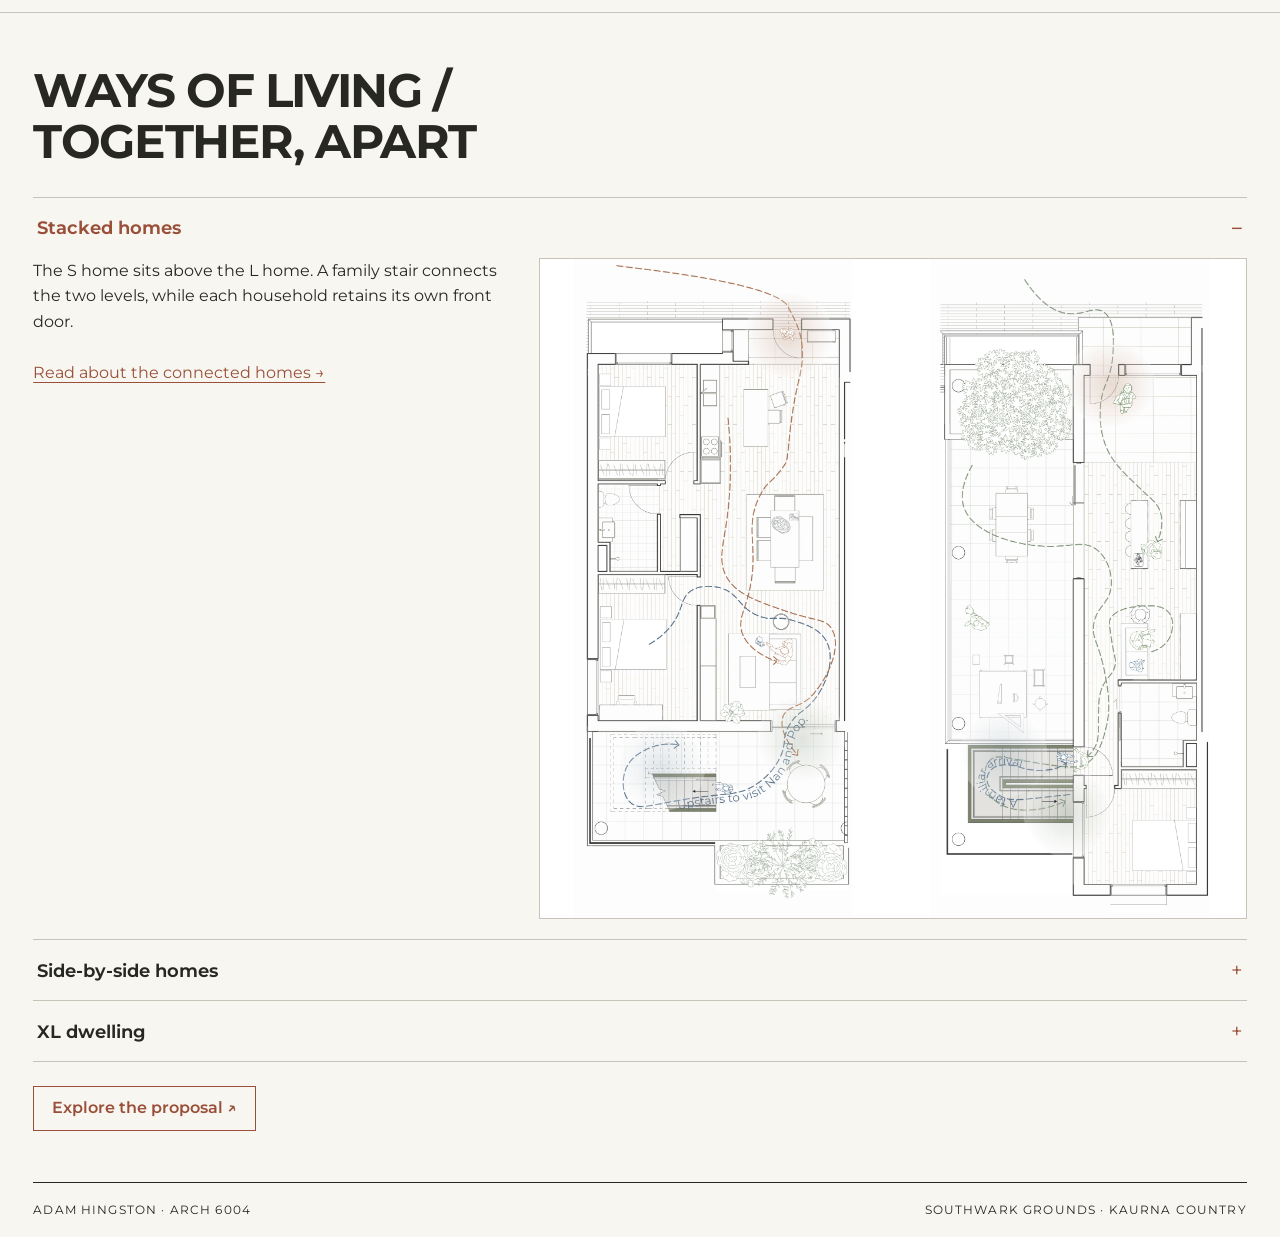
==== commit 4ff159ff: "Use project drawings and journal sketches on Home" ====
--- a/index.html
+++ b/index.html
@@ -6,7 +6,7 @@
 <title>Together, Apart | Proximity Without Dependence</title>
 <meta name="description" content="How close would you choose to live to family if you could still close your own front door? Together, Apart explores independent homes connected by stairs, balconies, and thresholds.">
 <link rel="preload" href="assets/fonts/montserrat-latin.woff" as="font" type="font/woff" crossorigin>
-<link rel="stylesheet" href="atlas.css?v=home-polish-20261111"></head>
+<link rel="stylesheet" href="atlas.css?v=home-drawings-20261115"><script src="assets/js/image-guard.js?v=20261115" defer></script></head>
 <body class="home"><a class="skip-link" href="#main-content">Skip to content</a>
 <header class="masthead"><a class="brand" href="./">Adam Hingston</a><nav aria-label="Main navigation"><a href="./" aria-current="page">Home</a><a href="exegesis/">Exegesis</a><a href="research/">Research</a><a href="data-centre/">Data centre</a><a href="about/">About</a></nav></header>
 <main id="main-content" tabindex="-1">
@@ -28,30 +28,30 @@
 <p id="cap02">What can existing housing teach us about the boundary between a private home and a shared life?</p></a>
 <a class="panel" href="./exegesis/design-approach/" aria-labelledby="num03 ch03" aria-describedby="cap03">
 <span class="number" id="num03">Chapter 03</span>
-<span class="slot chapter-field"><img src="./assets/renders/home-card-03-design-approach.jpg" width="1200" height="761" alt="Shared walkway connecting independent dwelling thresholds" loading="lazy" decoding="async"></span>
+<span class="slot chapter-field"><img src="./assets/exegesis/drawings/13-mediate-collective-relationships.webp" width="891" height="908" alt="MEDIATE plan overlay showing shared circulation and connections between independent homes" loading="lazy" decoding="async"></span>
 <h3 id="ch03">Design approach</h3>
 <p id="cap03">Begin with two independent homes. Decide where they connect and who controls each threshold.</p></a>
 <a class="panel" href="./exegesis/development/" aria-labelledby="num04 ch04" aria-describedby="cap04">
 <span class="number" id="num04">Chapter 04</span>
-<span class="slot chapter-field"><img src="./assets/renders/home-card-04-development.jpg" width="1600" height="1200" alt="Residents sharing the courtyard between the connected housing wings" loading="lazy" decoding="async"></span>
+<span class="slot chapter-field"><img src="./assets/exegesis/journal/journal-p09-operable-facade-section.webp" width="1781" height="1071" alt="Learning Journal section sketch exploring an operable facade and levels of privacy" loading="lazy" decoding="async"></span>
 <h3 id="ch04">Development</h3>
 <p id="cap04">Trace how the relationship between the homes changes as plans and sections are tested and revised.</p></a>
 <a class="panel" href="./exegesis/proposal/" aria-labelledby="num05 ch05" aria-describedby="cap05">
 <span class="number" id="num05">Chapter 05</span>
-<span class="slot chapter-field"><img src="./assets/renders/home-card-05-proposal.jpg" width="1200" height="803" alt="Pale cladding, brick base and balconies framed by a courtyard tree" loading="lazy" decoding="async"></span>
+<span class="slot chapter-field"><img src="./assets/exegesis/drawings/08-building-section.webp" width="2400" height="1329" alt="Building section through the homes, shared walkways, stairs and public ground floor" loading="lazy" decoding="async"></span>
 <h3 id="ch05">Proposal</h3>
 <p id="cap05">Explore the stacked homes, side-by-side pairs, and XL dwelling through their plans and sections.</p></a>
 <a class="panel" href="./exegesis/reflection/" aria-labelledby="num06 ch06" aria-describedby="cap06">
 <span class="number" id="num06">Chapter 06</span>
-<span class="slot chapter-field"><img src="./assets/renders/home-card-06-reflection.jpg" width="1200" height="803" alt="Covered promenade beside the brick housing frontage" loading="lazy" decoding="async"></span>
+<span class="slot chapter-field"><img src="./assets/exegesis/journal/journal-p08-individual-identity-variation.webp" width="984" height="831" alt="Learning Journal sketch of different shapes considering individual identity and variation within a system" loading="lazy" decoding="async"></span>
 <h3 id="ch06">Reflection</h3>
 <p id="cap06">Where does the design give residents a choice, and what happens when their needs change?</p></a>
 </nav>
 <nav class="resources" aria-label="Supporting studies"><a class="button" href="./research/">Explore the research atlas →</a><a class="button" href="./data-centre/">Explore the heat-recovery study →</a></nav>
 <section class="feature" aria-labelledby="home-dwellings-title">
 <div class="feature-copy"><h2 id="home-dwellings-title">Ways of living /<br> together, apart</h2>
-<details name="homes" id="stacked-homes" open><summary>Stacked homes</summary><div class="dwelling-spread"><p>The S home sits above the L home. A family stair connects the two levels, while each household retains its own front door.</p><a class="dwelling-link" href="./exegesis/proposal/#connected-homes">Read about the connected homes →</a><figure class="slot dwelling-plan" id="vertical-plan">Vertical floor plan</figure></div></details>
-<details name="homes" id="side-by-side-homes"><summary>Side-by-side homes</summary><div class="dwelling-spread"><p>The S and M homes sit side by side. Separate front doors let each household decide when to visit.</p><a class="dwelling-link" href="./exegesis/proposal/#connected-homes">Read about the connected homes →</a><figure class="slot dwelling-plan" id="horizontal-plan">Horizontal floor plan</figure></div></details>
-<details name="homes" id="xl-home"><summary>XL dwelling</summary><div class="dwelling-spread"><p>In the XL dwelling, several generations share one home. One bedroom opens off the shared entrance, giving it some separation from family life.</p><a class="dwelling-link" href="./exegesis/proposal/#xl-dwelling">Read about the XL dwelling →</a><figure class="slot dwelling-plan" id="shared-plan">Shared floor plan</figure></div></details>
+<details name="homes" id="stacked-homes" open><summary>Stacked homes</summary><div class="dwelling-spread"><p>The S home sits above the L home. A family stair connects the two levels, while each household retains its own front door.</p><a class="dwelling-link" href="./exegesis/proposal/#connected-homes">Read about the connected homes →</a><figure class="slot dwelling-plan" id="vertical-plan"><img src="./assets/exegesis/drawings/01-stacked-homes-plans.webp" width="2400" height="2241" loading="lazy" decoding="async" alt="Plans of stacked L and S homes with a terrace stair connection"></figure></div></details>
+<details name="homes" id="side-by-side-homes"><summary>Side-by-side homes</summary><div class="dwelling-spread"><p>The S and M homes sit side by side. Separate front doors let each household decide when to visit.</p><a class="dwelling-link" href="./exegesis/proposal/#connected-homes">Read about the connected homes →</a><figure class="slot dwelling-plan" id="horizontal-plan"><img src="./assets/exegesis/drawings/03-side-by-side-homes-plan.webp" width="2400" height="2134" loading="lazy" decoding="async" alt="Plan of side-by-side M and S homes with separate front doors and connecting terraces"></figure></div></details>
+<details name="homes" id="xl-home"><summary>XL dwelling</summary><div class="dwelling-spread"><p>In the XL dwelling, several generations share one home. One bedroom opens off the shared entrance, giving it some separation from family life.</p><a class="dwelling-link" href="./exegesis/proposal/#xl-dwelling">Read about the XL dwelling →</a><figure class="slot dwelling-plan" id="shared-plan"><img src="./assets/exegesis/drawings/04-joint-xl-home-plan.webp" width="2400" height="2145" loading="lazy" decoding="async" alt="XL home plan with shared living spaces and a private bedroom reached from the entrance"></figure></div></details>
 <a class="button" href="./exegesis/proposal/">Explore the proposal ↗</a></div></section>
 </main><footer><span>Adam Hingston · ARCH 6004</span><span>Southwark Grounds · Kaurna Country</span></footer></body></html>
--- a/atlas.css
+++ b/atlas.css
@@ -495,7 +495,7 @@
 .j-question {font-size:1.18rem;line-height:1.5;color:var(--ink);margin:1.25rem 0}
 .j-figure {margin:1.25rem 0 var(--gap);min-width:0}
 .j-enlarge,.j-enlarge img {display:block;width:100%;height:auto}
-.j-enlarge {cursor:zoom-in}
+.j-enlarge {cursor:default}
 .j-figure figcaption {margin-top:.6rem;font-size:.78rem;text-transform:none;letter-spacing:0;line-height:1.5}
 .j-fig-label {margin-right:1em}
 .j-slot {display:grid;place-items:center;min-height:7rem;border:1px solid var(--line);background:var(--paper)}
@@ -741,3 +741,52 @@
   .home .resources {align-items:flex-start}
   .home .resources .button {justify-content:flex-start;text-align:left}
 }
+
+/* Research journey: selectable text and a responsive, vertical reading order. */
+.journal .research-journey {margin:2.5rem 0 3.5rem;max-width:64ch;padding:1.5rem 0;border-block:1px solid var(--line)}
+.research-journey > h3 {margin:.4rem 0 1.5rem}
+.research-journey ol {list-style:none;padding:0;margin:0}
+.research-journey li {position:relative;border-left:2px solid var(--line);padding:0 0 0 1.25rem;margin:0}
+.research-journey li:last-child {border-color:var(--clay);padding-bottom:.75rem}
+.research-journey .journey-date {display:block;color:var(--clay);font-size:.72rem;font-weight:600;letter-spacing:.06em;text-transform:uppercase}
+.research-journey h4 {font-size:1.15rem;line-height:1.3;margin:.35rem 0;letter-spacing:-.02em}
+.journal .research-journey li p {font-size:.88rem;line-height:1.6;margin:.3rem 0}
+.research-journey .journey-question {font-weight:600}
+.research-journey .journey-shift {display:block;padding:1rem 0;color:#56574e;font-size:.75rem}
+.research-journey .journey-thread {border-top:1px dashed var(--clay);margin-top:1.25rem;padding-top:1rem}
+.research-journey .journey-thread strong {font-size:.75rem;text-transform:uppercase;letter-spacing:.06em;color:var(--clay)}
+.journal .research-journey .journey-thread p {font-size:.85rem;margin:.3rem 0}
+.research-journey figcaption {margin-top:1.25rem}
+
+/* Supplied Learning Journal scans: preserve complete crops and readable captions. */
+.j-chapter > .journal-studies {grid-column:1/-1;margin:2rem 0 3rem;min-width:0}
+.journal-studies > .eyebrow {color:var(--clay);font-size:.75rem}
+.journal-studies h4 {font-size:clamp(1.2rem,2vw,1.75rem);line-height:1.25;margin:.4rem 0 .75rem;letter-spacing:-.025em}
+.journal-studies .journal-study-note {font-size:.95rem;max-width:70ch;margin-bottom:1.4rem}
+.journal-figure-grid {display:grid;grid-template-columns:repeat(2,minmax(0,1fr));gap:1.6rem 2rem}
+.journal-study {margin:0;min-width:0}
+.journal-study .j-enlarge {background:#fff;height:clamp(15rem,24vw,24rem);padding:.5rem}
+.journal-study img {height:100%;width:100%;object-fit:contain}
+.journal-credit {display:block;color:var(--muted-ink,#56574e);font-size:.72rem;margin-top:.25rem}
+.journal-download {display:inline-block;padding:.5rem 0;text-underline-offset:.18em}
+.journal-download:focus-visible {outline:2px solid var(--clay);outline-offset:3px}
+@media(max-width:650px) {
+ .journal-figure-grid {grid-template-columns:1fr;gap:1.8rem}
+ .journal-study .j-enlarge {height:auto;padding:.5rem}
+ .journal-study img {height:auto;max-height:34rem;object-fit:contain}
+}
+
+/* Connected research journey flowchart. */
+.journal .research-flowchart {max-width:none;border:0;padding:0}
+.research-flowchart .journey-scroll {overflow-x:auto;max-width:100%}
+.journal .research-flowchart svg {display:block;width:100%;min-width:640px;height:auto;max-height:none}
+.research-flowchart figcaption {max-width:64ch}
+@media print {.research-flowchart .journey-scroll {overflow:visible}.journal .research-flowchart svg {min-width:0}}
+
+/* Image interaction deterrents; these do not provide access control. */
+img,picture,svg,canvas {
+  -webkit-touch-callout:none;
+  -webkit-user-select:none;
+  user-select:none;
+}
+img {-webkit-user-drag:none}
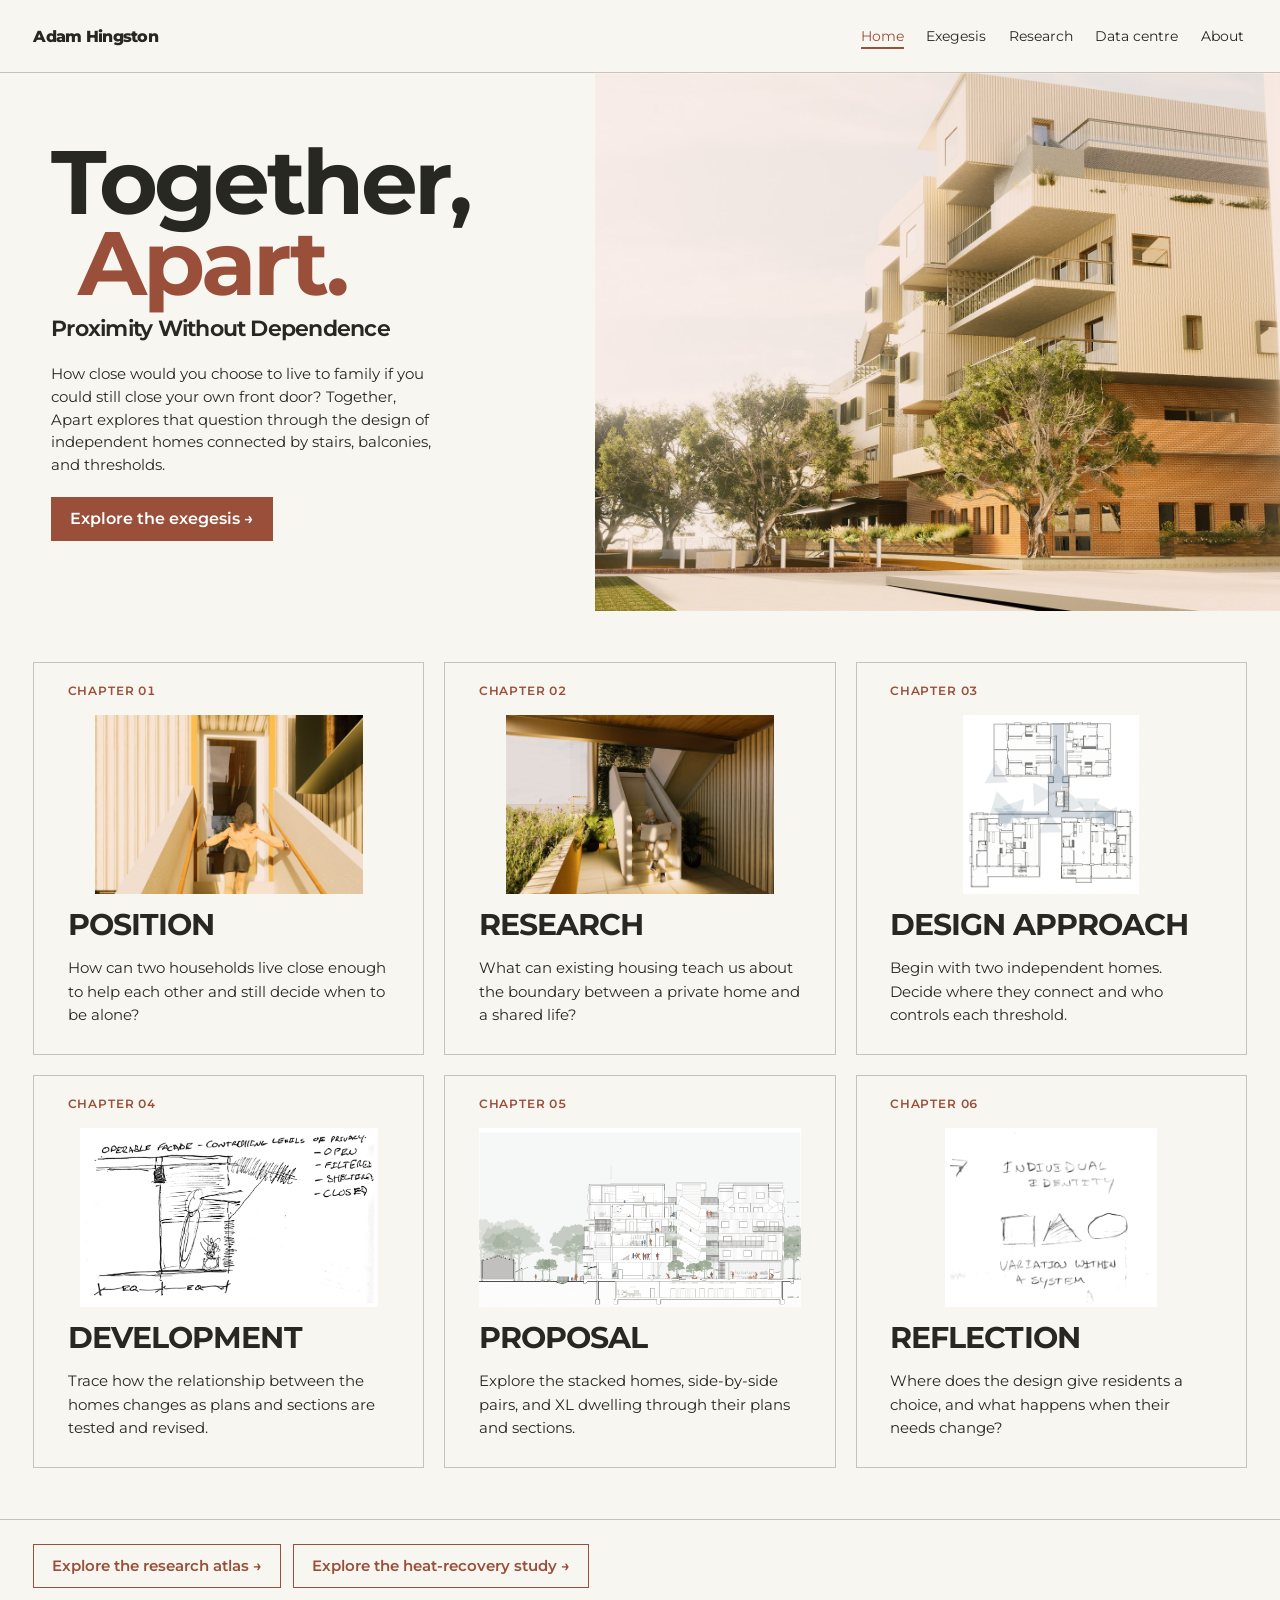
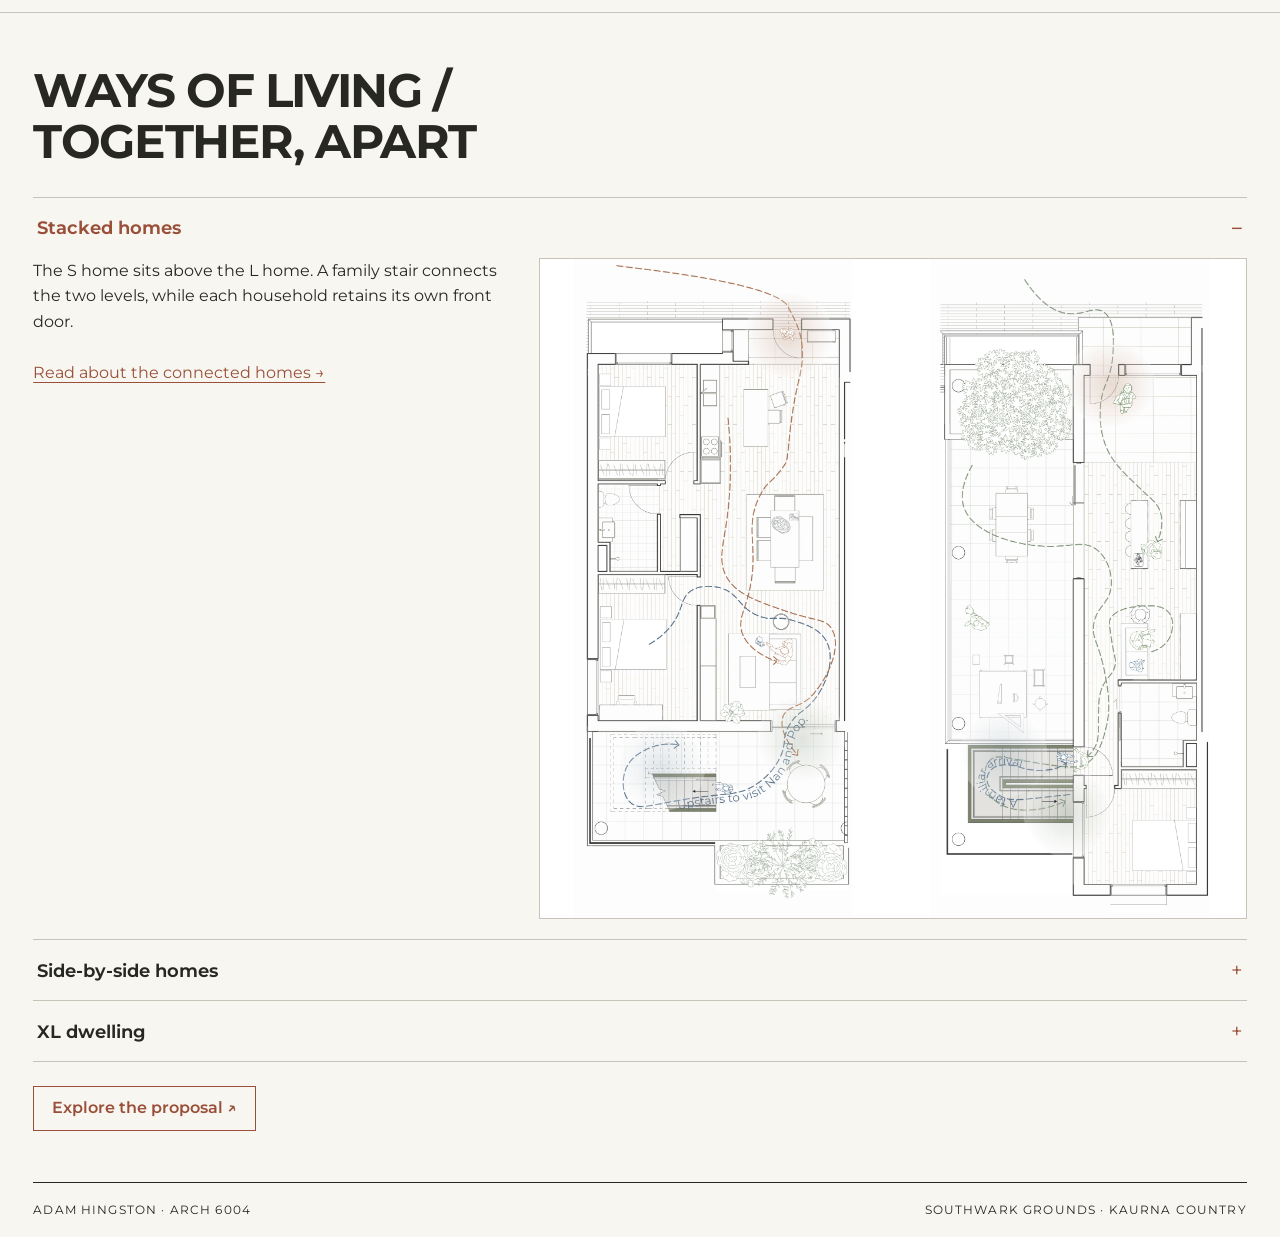
==== commit 1bdaa514: "Add credited precedent photo studies and simplify exegesis navigation" ====
--- a/index.html
+++ b/index.html
@@ -12,7 +12,7 @@
 <main id="main-content" tabindex="-1">
 <figure class="hero"><img src="./assets/renders/home-cover.jpg" width="1800" height="1207" fetchpriority="high" alt="Southwark Grounds housing proposal viewed from the courtyard"><figcaption><h1>Together,<br><em>Apart.</em></h1><p class="subtitle">Proximity Without Dependence</p>
 <p class="intro-copy">How close would you choose to live to family if you could still close your own front door? Together, Apart explores that question through the design of independent homes connected by stairs, balconies, and thresholds.</p>
-<a class="button primary" href="./exegesis/">Read the full exegesis →</a>
+<a class="button primary" href="./exegesis/">Explore the exegesis →</a>
 </figcaption></figure>
 <nav class="chapters" aria-labelledby="home-chapters-title">
 <h2 id="home-chapters-title" class="visually-hidden">Exegesis chapters</h2>
--- a/atlas.css
+++ b/atlas.css
@@ -790,3 +790,29 @@
   user-select:none;
 }
 img {-webkit-user-drag:none}
+
+/* Poster drawing exports, 15 November 2026 */
+.drawing-figure > a {display:block;cursor:zoom-in;background:#fff}
+.drawing-figure img {display:block;width:100%;height:auto;object-fit:contain}
+.drawing-figure figcaption a {white-space:normal;text-decoration:underline;text-underline-offset:.2em}
+.drawing-register {grid-column:1/-1;border-top:1px solid var(--line);padding-top:1.5rem}
+.drawing-register ul {columns:2;column-gap:2rem;padding-left:1.2rem}
+.drawing-register li {break-inside:avoid;margin:.5rem 0}
+@media(max-width:600px){.drawing-register ul{columns:1}}
+
+/* Chapter contents and credited precedent studies, 15 November 2026. */
+.exegesis-contents {padding-top:clamp(2rem,5vw,5rem);padding-bottom:4rem}
+.exegesis-contents h1 {text-transform:uppercase}
+.exegesis-chapter-grid {display:grid;grid-template-columns:repeat(2,minmax(0,1fr));gap:2rem;margin-top:3rem;align-items:stretch}
+.exegesis-chapter {display:block;border-top:1px solid var(--line);padding:1rem 0;text-decoration:none}
+.exegesis-chapter img {display:block;width:100%;height:17rem;object-fit:contain;background:var(--paper);margin:1rem 0}
+.exegesis-chapter h2 {font-size:clamp(1.5rem,3vw,2.4rem)}
+.precedent-studies {grid-column:1/-1;padding-top:1.5rem;border-top:1px solid var(--line)}
+.precedent-study {padding:2rem 0;border-bottom:1px solid var(--line)}
+.precedent-study h4 {font-size:1.4rem;margin:.5rem 0}
+.precedent-study img {width:100%;height:auto;display:block}
+.precedent-credit {font-size:.78rem;line-height:1.6;max-width:80ch}
+.precedent-reading {max-width:66ch}
+@media(max-width:650px){.exegesis-chapter-grid{grid-template-columns:1fr}.exegesis-chapter img{height:auto;max-height:22rem}}
+.journal main.exegesis-contents{display:block}.journal .exegesis-chapter-grid{display:grid}.precedent-study figure{margin:1rem 0}.precedent-credit{text-transform:none;letter-spacing:0}.precedent-legend{display:flex;gap:1.2rem;flex-wrap:wrap;font-size:.82rem}
+.precedent-study{scroll-margin-top:6rem}
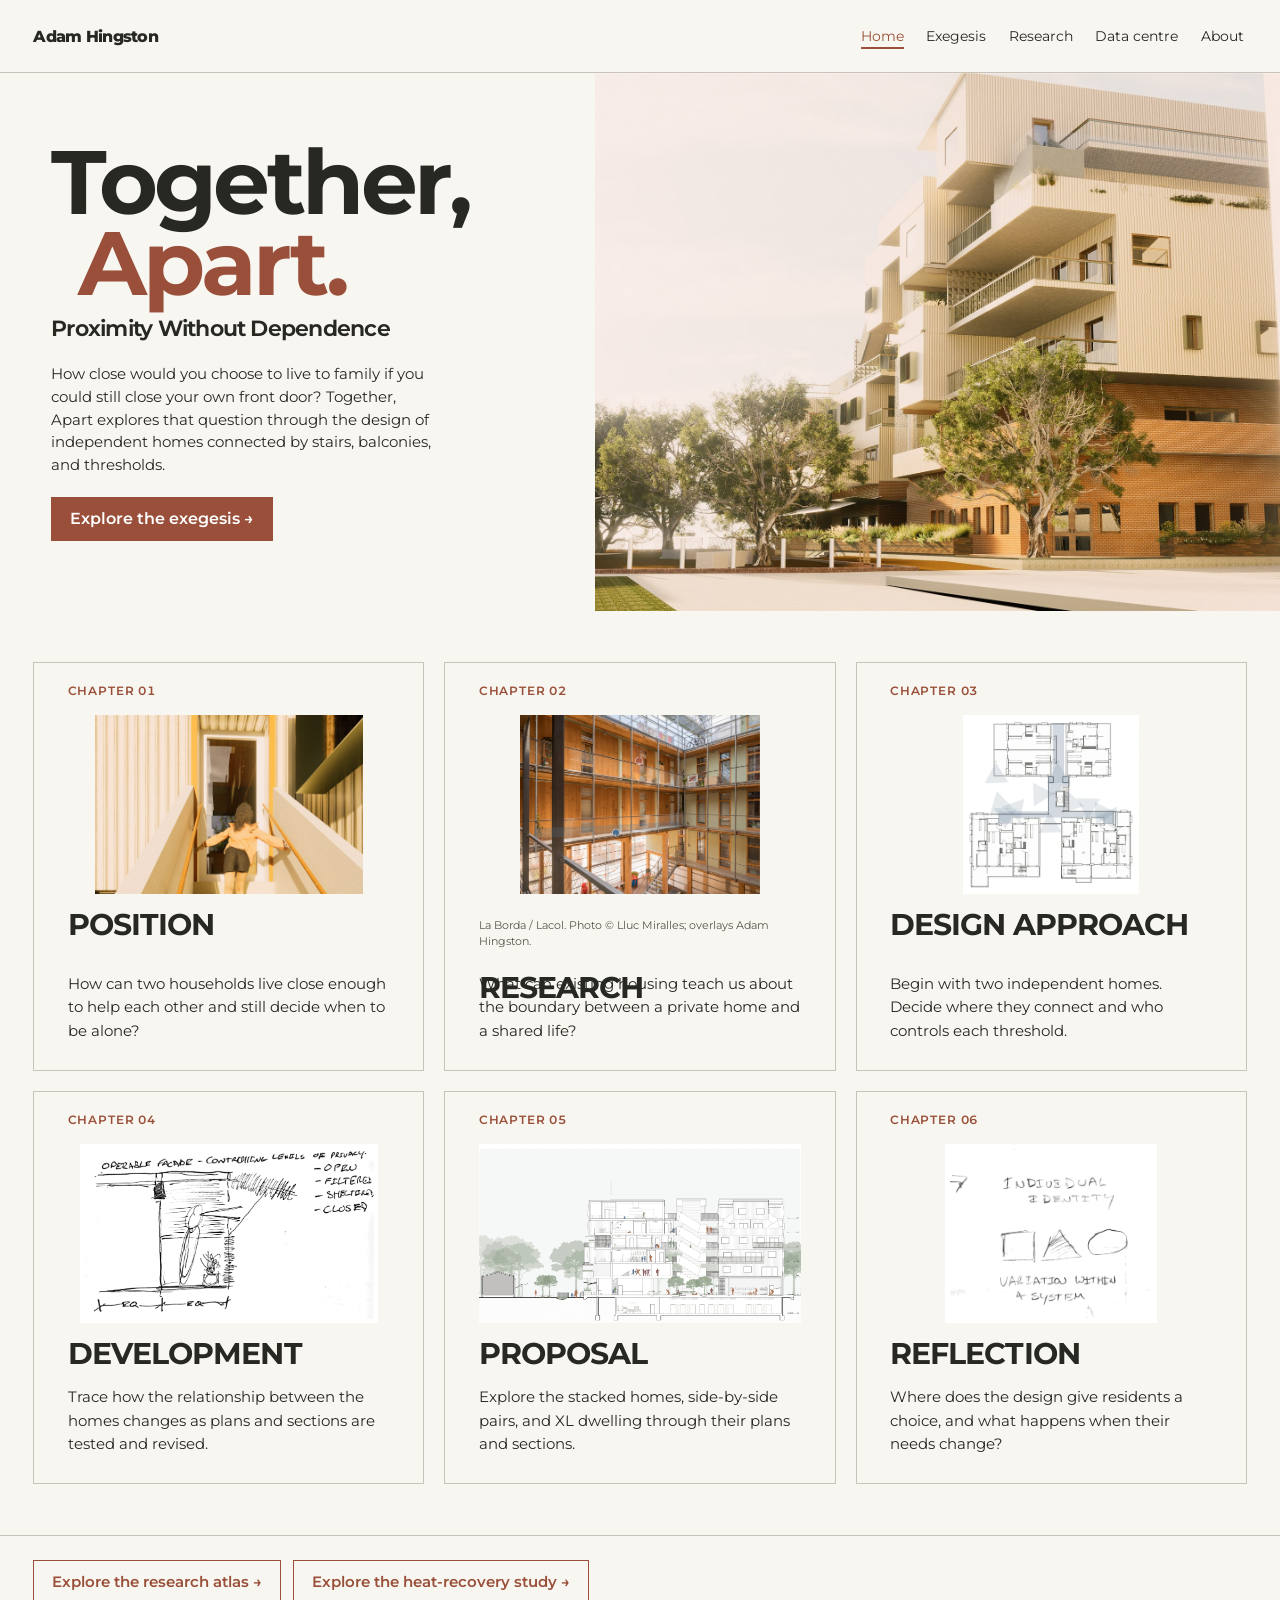
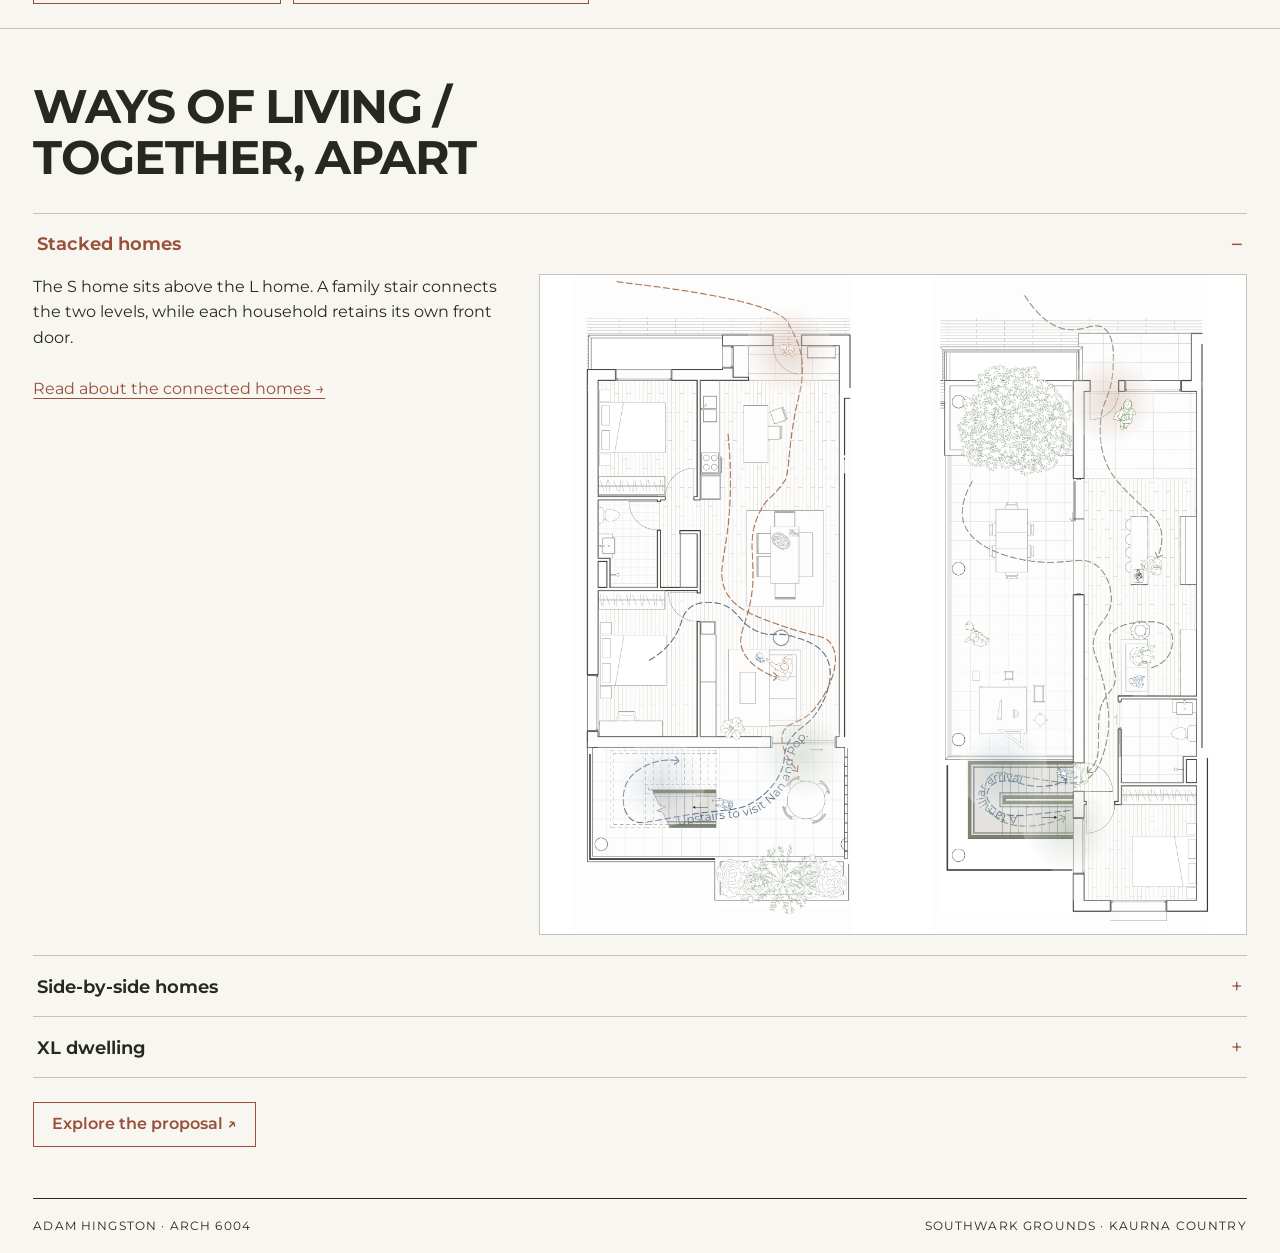
==== commit d8f33a9e: "Credit precedent photographs in chapter cards" ====
--- a/index.html
+++ b/index.html
@@ -23,8 +23,8 @@
 <p id="cap01">How can two households live close enough to help each other and still decide when to be alone?</p></a>
 <a class="panel" href="./exegesis/research/" aria-labelledby="num02 ch02" aria-describedby="cap02">
 <span class="number" id="num02">Chapter 02</span>
-<span class="slot chapter-field"><img src="./assets/renders/home-card-02-research.jpg" width="1200" height="803" alt="Older resident sitting beside a shared stair" loading="lazy" decoding="async"></span>
-<h3 id="ch02">Research</h3>
+<span class="slot chapter-field"><img src="./assets/exegesis/precedents/la-borda-annotated.webp" width="2168" height="1625" alt="Annotated photograph of individual doors and shared galleries at La Borda" loading="lazy" decoding="async"></span>
+<span class="card-credit">La Borda / Lacol. Photo © Lluc Miralles; overlays Adam Hingston.</span><h3 id="ch02">Research</h3>
 <p id="cap02">What can existing housing teach us about the boundary between a private home and a shared life?</p></a>
 <a class="panel" href="./exegesis/design-approach/" aria-labelledby="num03 ch03" aria-describedby="cap03">
 <span class="number" id="num03">Chapter 03</span>
--- a/atlas.css
+++ b/atlas.css
@@ -816,3 +816,5 @@
 @media(max-width:650px){.exegesis-chapter-grid{grid-template-columns:1fr}.exegesis-chapter img{height:auto;max-height:22rem}}
 .journal main.exegesis-contents{display:block}.journal .exegesis-chapter-grid{display:grid}.precedent-study figure{margin:1rem 0}.precedent-credit{text-transform:none;letter-spacing:0}.precedent-legend{display:flex;gap:1.2rem;flex-wrap:wrap;font-size:.82rem}
 .precedent-study{scroll-margin-top:6rem}
+
+.card-credit{display:block;font-size:.7rem;line-height:1.45;letter-spacing:0;text-transform:none;margin:.5rem 0;color:var(--muted-ink,#56574e)}
